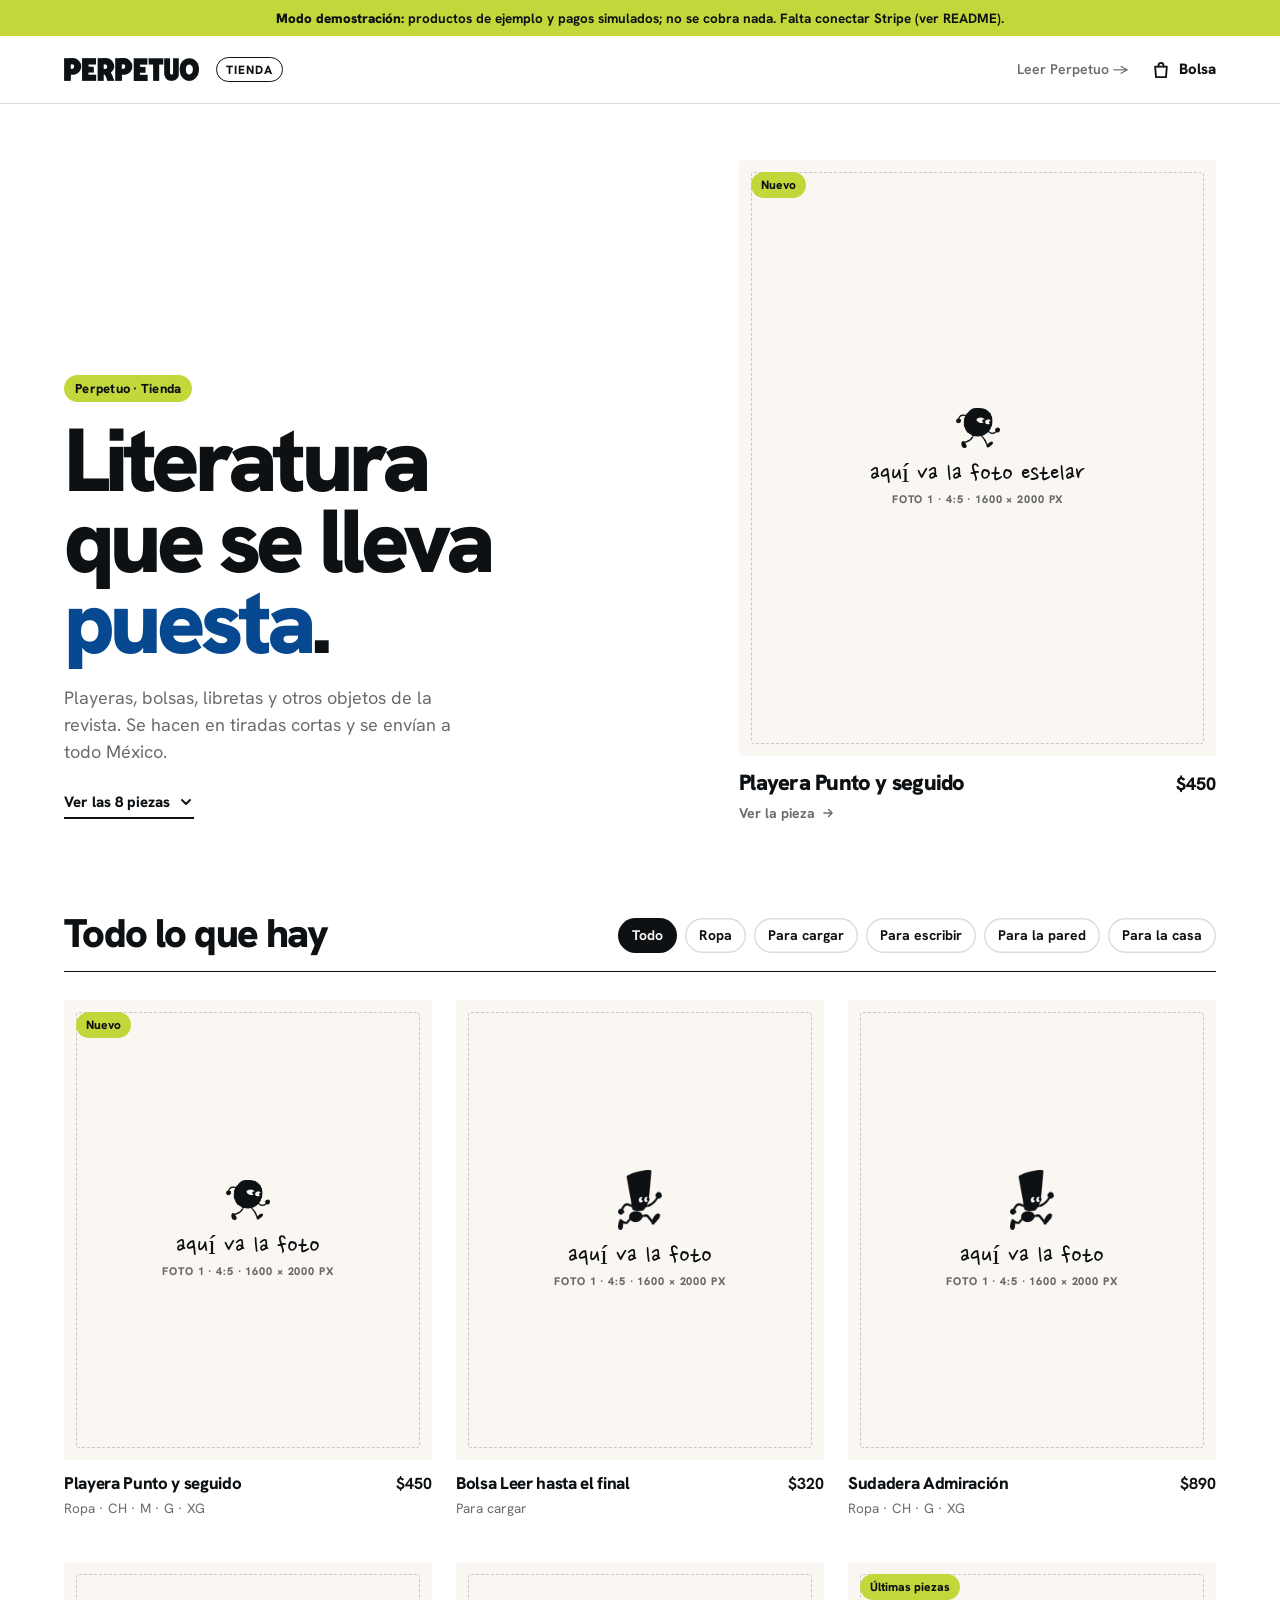
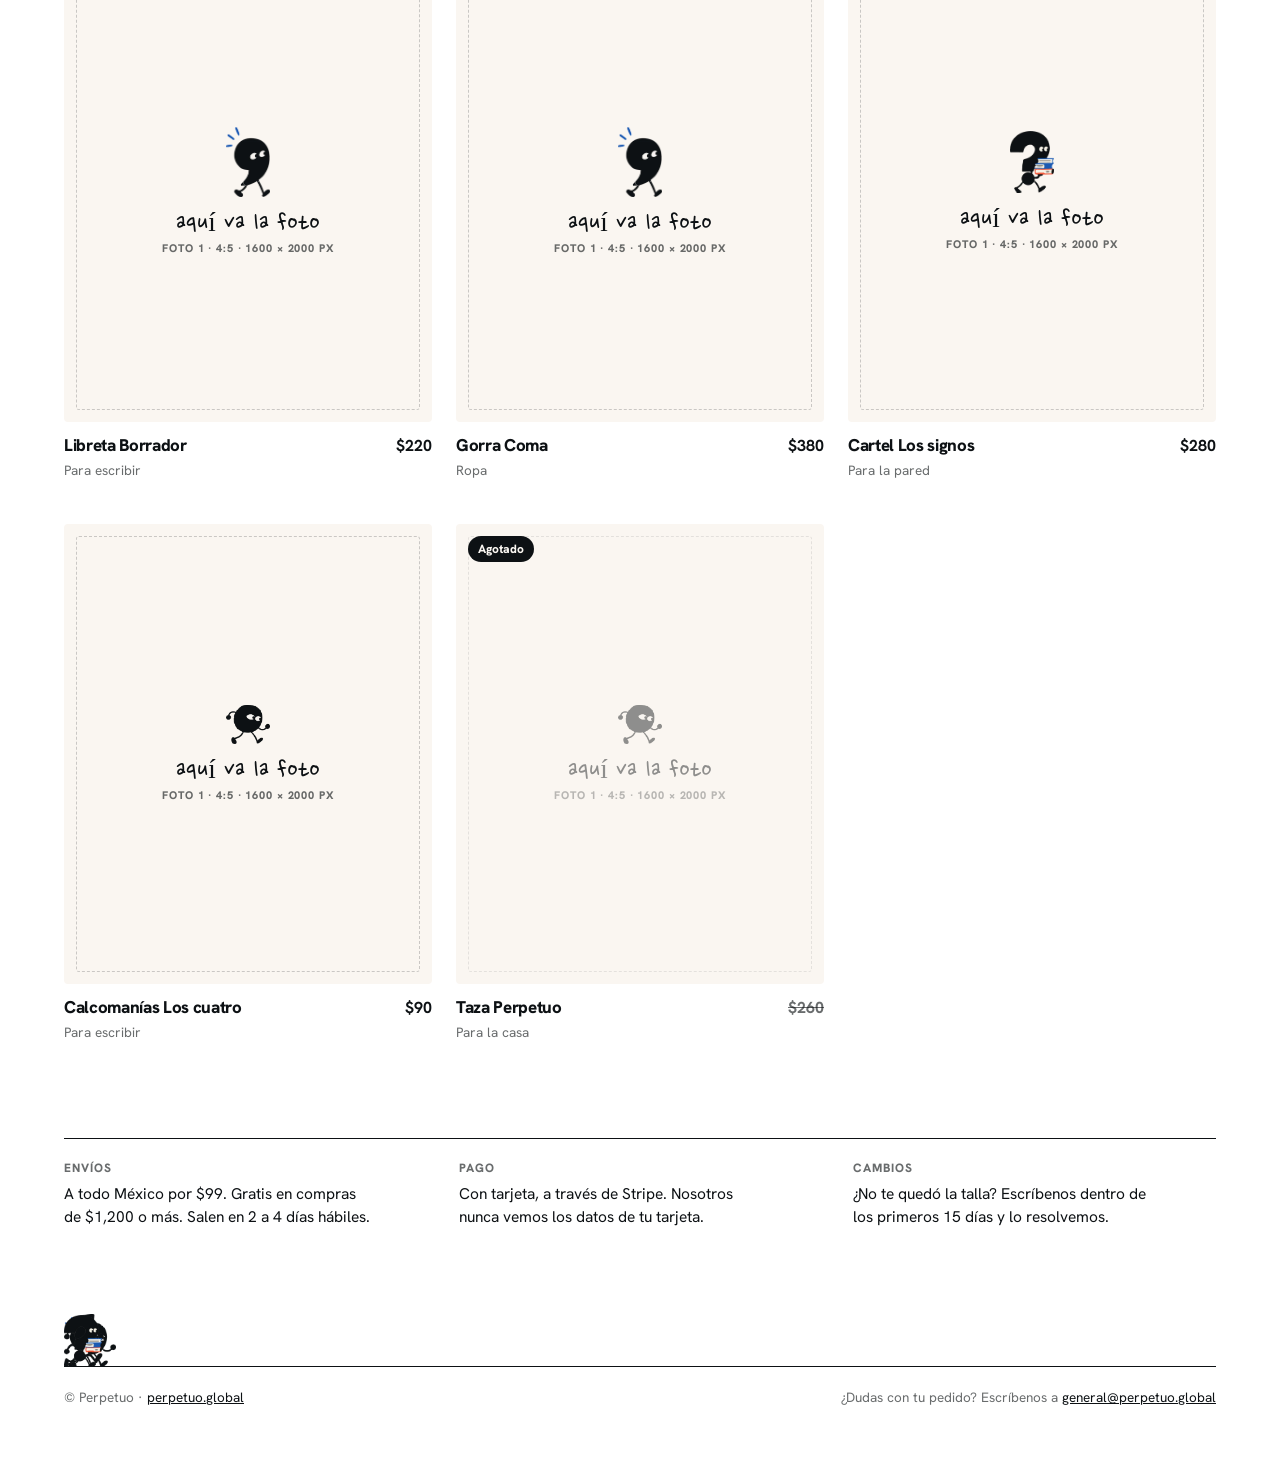
==== tienda/index.html @ b276cfb1 "Primer plano de la tienda de Perpetuo Sitio estático en tienda/, sobre el molde de eventos pero en b" ====
<!DOCTYPE html>
<html lang="es">
<head>
<meta charset="utf-8">
<meta name="viewport" content="width=device-width, initial-scale=1, viewport-fit=cover">
<title>Tienda · Perpetuo</title>
<meta name="description" content="Playeras, bolsas, libretas y otros objetos de Perpetuo, revista literaria digital. Tiradas cortas, con envío a todo México.">
<meta property="og:title" content="Tienda · Perpetuo">
<meta property="og:description" content="Playeras, bolsas, libretas y otros objetos de Perpetuo. Tiradas cortas, con envío a todo México.">
<meta property="og:url" content="https://tienda.perpetuo.global">
<meta name="theme-color" content="#ffffff">
<link rel="preconnect" href="https://fonts.googleapis.com">
<link rel="preconnect" href="https://fonts.gstatic.com" crossorigin>
<link href="https://fonts.googleapis.com/css2?family=Hanken+Grotesk:ital,wght@0,400;0,500;0,600;0,700;0,800;0,900;1,400&family=Nanum+Pen+Script&display=swap" rel="stylesheet">
<link rel="stylesheet" href="assets/comun.css">
<style>
html{ scroll-behavior:smooth; }
.sitio{ max-width:1200px; margin:0 auto; padding:0 24px 56px; }
@media (max-width:560px){ .sitio{ padding:0 16px 44px; } }

/* ---------------- CABEZA ---------------- */
.top{ position:sticky; top:0; z-index:20; background:rgba(255,255,255,.92); -webkit-backdrop-filter:blur(10px); backdrop-filter:blur(10px); border-bottom:1px solid var(--linea); }
.top-in{ max-width:1200px; margin:0 auto; padding:14px 24px; display:flex; justify-content:space-between; align-items:center; gap:16px; }
.marca{ display:flex; align-items:center; gap:12px; text-decoration:none; }
.marca .logo{ width:140px; }
.marca small{ font-size:12px; font-weight:800; letter-spacing:.08em; text-transform:uppercase; padding:3px 9px 2px; border:1.5px solid var(--tinta); border-radius:999px; }
.top nav{ display:flex; align-items:center; gap:22px; }
.top a.site{ font-size:14px; font-weight:600; text-decoration:none; color:var(--gris); }
.top a.site:hover{ color:var(--tinta); }
.abrir-bolsa{ appearance:none; border:0; background:none; cursor:pointer; display:inline-flex; align-items:center; gap:8px; font-weight:800; font-size:15px; padding:8px 0; }
.abrir-bolsa svg{ width:20px; height:20px; }
.abrir-bolsa .n{ min-width:22px; height:22px; padding:0 6px; border-radius:999px; background:var(--lima); display:inline-grid; place-items:center; font-size:12.5px; font-weight:900; font-variant-numeric:tabular-nums; }
.abrir-bolsa .n.salta{ animation:salta .4s var(--ease-spring); }
@keyframes salta{ 40%{ transform:translateY(-4px) scale(1.15); } }
@media (max-width:560px){ .top-in{ padding:12px 16px; } .marca .logo{ width:112px; } .top a.site{ display:none; } }

#vista{ outline:none; }
#vista.entra > *{ animation:entra .55s var(--ease-out) both; }
@keyframes entra{ from{ opacity:0; transform:translateY(18px); } to{ opacity:1; transform:none; } }

/* ---------------- MARCO DE FOTO (4:5) ---------------- */
/* Todas las fotos de producto viven en un .marco. Sin foto, se pinta un hueco rotulado. */
.marco{ position:relative; display:block; aspect-ratio:4/5; background:var(--papel); border-radius:4px; overflow:hidden; }
.marco img{ position:absolute; inset:0; width:100%; height:100%; object-fit:cover; display:block; }
.hueco{ position:absolute; inset:0; display:flex; flex-direction:column; align-items:center; justify-content:center; gap:4px; padding:20px; text-align:center; color:var(--gris); }
.hueco::before{ content:""; position:absolute; inset:12px; border:1.5px dashed rgba(13,17,20,.2); border-radius:3px; }
.hueco .sig{ width:44px; margin-bottom:8px; }
.hueco b{ font-family:var(--mano); font-weight:400; font-size:27px; line-height:1; color:var(--tinta); }
.hueco small{ font-size:11px; font-weight:800; letter-spacing:.08em; text-transform:uppercase; }
.mini .hueco{ padding:0; }
.mini .hueco::before{ inset:5px; }
.mini .hueco > *{ display:none; }
.mini .hueco::after{ content:attr(data-n); font-weight:900; font-size:15px; color:var(--gris); }
.etq{ position:absolute; top:12px; left:12px; z-index:2; background:var(--lima); color:var(--tinta); font-weight:800; font-size:12px; padding:4px 10px; border-radius:999px; }
.etq.fin{ background:var(--tinta); color:var(--papel); }

/* ---------------- PORTADA ---------------- */
.arranque{ display:grid; grid-template-columns:minmax(0,1fr) minmax(0,.78fr); gap:64px; align-items:end; padding:56px 0 0; }
@media (max-width:860px){ .arranque{ grid-template-columns:1fr; gap:30px; padding:32px 0 0; } }
.kicker{ display:inline-block; font-size:13px; font-weight:800; letter-spacing:.02em; padding:4px 11px; border-radius:999px; background:var(--lima); }
.titular{ margin:18px 0 0; font-size:clamp(46px,7vw,92px); line-height:.9; font-weight:900; letter-spacing:-.055em; }
.titular .l{ display:block; overflow:hidden; padding-bottom:.08em; margin-bottom:-.08em; }
.titular .l > span{ display:inline-block; animation:sube .9s var(--ease-out) both; animation-delay:calc(var(--i) * 90ms + 80ms); }
.titular em{ font-style:normal; color:var(--azul); }
@keyframes sube{ from{ transform:translateY(105%) rotate(3deg); } to{ transform:none; } }
.intro .lead{ margin:22px 0 0; font-size:18px; line-height:1.5; max-width:42ch; color:var(--gris); animation:entra .8s .35s var(--ease-out) both; }
.intro .saltar{ display:inline-flex; align-items:center; gap:8px; margin:26px 0 6px; font-weight:800; font-size:15px; text-decoration:none; border-bottom:2px solid var(--tinta); padding-bottom:3px; animation:entra .8s .5s var(--ease-out) both; }
.intro .saltar svg{ width:16px; height:16px; }
@media (max-width:860px){ .intro .lead{ font-size:16.5px; margin-top:14px; } .intro .saltar{ display:none; } }

/* la pieza destacada, junto al titular */
.destacado{ display:block; text-decoration:none; animation:entra .9s .2s var(--ease-out) both; }
.destacado .marco img, .pieza .marco img{ transition:transform 1.2s var(--ease-out), opacity .35s; }
.destacado:hover .marco img{ transform:scale(1.03); }
.d-info{ display:flex; align-items:baseline; justify-content:space-between; gap:16px; margin-top:14px; }
.d-info h2{ margin:0; font-size:22px; font-weight:900; letter-spacing:-.035em; line-height:1.1; }
.d-info .precio{ font-size:18px; font-weight:800; white-space:nowrap; }
.d-ver{ display:inline-flex; align-items:center; gap:6px; margin-top:6px; font-size:14px; font-weight:700; color:var(--gris); transition:gap .3s var(--ease-out), color .2s; }
.d-ver svg{ width:14px; height:14px; }
.destacado:hover .d-ver{ gap:10px; color:var(--tinta); }

/* ---------------- REJILLA ---------------- */
.lista{ padding-top:88px; scroll-margin-top:60px; }
@media (max-width:860px){ .lista{ padding-top:56px; } }
.lista-head{ display:flex; align-items:flex-end; justify-content:space-between; flex-wrap:wrap; gap:16px 24px; padding-bottom:18px; margin-bottom:28px; border-bottom:1.5px solid var(--tinta); }
.lista-head h2{ margin:0; font-size:clamp(28px,4vw,40px); font-weight:900; letter-spacing:-.04em; line-height:1; }
.chips{ display:flex; flex-wrap:wrap; gap:8px; }
.chip{ appearance:none; border:0; cursor:pointer; font-weight:700; font-size:14px; padding:7px 14px; border-radius:999px; background:transparent; box-shadow:inset 0 0 0 1.5px var(--linea); transition:background-color .2s, color .2s, box-shadow .2s; }
.chip:hover{ box-shadow:inset 0 0 0 1.5px var(--tinta); }
.chip[aria-pressed="true"]{ background:var(--tinta); color:var(--papel); box-shadow:none; }
.rejilla{ list-style:none; margin:0; padding:0; display:grid; grid-template-columns:repeat(3,minmax(0,1fr)); gap:44px 24px; }
@media (max-width:860px){ .rejilla{ grid-template-columns:repeat(2,minmax(0,1fr)); gap:28px 14px; } }

.reveal{ opacity:0; transform:translateY(24px); transition:opacity .7s var(--ease-out), transform .7s var(--ease-out); transition-delay:calc(var(--i,0) * 70ms); }
.reveal.visto{ opacity:1; transform:none; }

.pieza a{ display:block; text-decoration:none; }
.pieza .marco img.otra{ opacity:0; }
.pieza a:hover .marco img.otra{ opacity:1; }
.pieza a:hover .marco img{ transform:scale(1.03); }
.p-info{ display:flex; align-items:baseline; justify-content:space-between; gap:12px; margin-top:12px; }
.p-info h3{ margin:0; font-size:17px; font-weight:800; letter-spacing:-.02em; line-height:1.2; }
.p-info .precio{ font-size:16px; font-weight:700; white-space:nowrap; }
.p-cat{ display:block; margin-top:2px; font-size:13.5px; color:var(--gris); }
.pieza.agotado .marco > :not(.etq){ opacity:.45; }
.pieza.agotado .precio{ text-decoration:line-through; color:var(--gris); }
@media (max-width:560px){ .p-info{ flex-direction:column; gap:2px; } .p-info h3{ font-size:15.5px; } .hueco b{ font-size:22px; } .hueco small{ font-size:9.5px; } }

.vacio{ grid-column:1 / -1; background:var(--papel); border-radius:4px; padding:56px 28px; text-align:center; }
.vacio .bicho{ width:70px; margin:0 auto 14px; }
.vacio h3{ margin:0; font-size:26px; font-weight:900; letter-spacing:-.03em; }
.vacio p{ margin:8px auto 0; max-width:40ch; color:var(--gris); }
.esqueleto{ aspect-ratio:4/5; border-radius:4px; background:linear-gradient(100deg, var(--papel) 30%, var(--papel-2) 50%, var(--papel) 70%) 0 0/300% 100%; animation:brillo 1.4s linear infinite; }
@keyframes brillo{ to{ background-position:-150% 0; } }

/* cómo funciona: tres notas al pie de la rejilla */
.notas{ display:grid; grid-template-columns:repeat(3,minmax(0,1fr)); gap:0 32px; margin-top:96px; border-top:1.5px solid var(--tinta); }
.notas div{ padding:20px 0 0; }
.notas h3{ margin:0; font-size:12px; font-weight:800; letter-spacing:.08em; text-transform:uppercase; color:var(--gris); }
.notas p{ margin:6px 0 0; font-size:15.5px; line-height:1.45; max-width:34ch; }
@media (max-width:700px){ .notas{ grid-template-columns:1fr; margin-top:64px; } .notas div + div{ margin-top:18px; border-top:1px solid var(--linea); } }

/* desfile: los signos caminan sobre la línea del pie */
.desfile{ position:relative; height:66px; margin-top:72px; overflow:hidden; pointer-events:none; }
.caminante{ position:absolute; bottom:-2px; left:0; width:var(--w); animation:camina var(--dur) linear infinite; animation-delay:var(--dl); }
.caminante .bicho{ --t:.42s; }
@keyframes camina{ from{ transform:translateX(-120px); } to{ transform:translateX(min(100vw, 1240px)); } }

/* ---------------- DETALLE ---------------- */
.volver{ display:inline-flex; align-items:center; gap:8px; margin:30px 0 22px; font-weight:800; font-size:15px; text-decoration:none; color:var(--gris); }
.volver:hover{ color:var(--tinta); }
.volver svg{ width:16px; height:16px; transition:transform .25s var(--ease-out); }
.volver:hover svg{ transform:translateX(-4px); }
.det{ display:grid; grid-template-columns:minmax(0,1.1fr) minmax(0,.9fr); gap:64px; align-items:start; }
@media (max-width:900px){ .det{ grid-template-columns:1fr; gap:26px; } }
.miniaturas{ display:grid; grid-template-columns:repeat(5,minmax(0,1fr)); gap:10px; margin-top:10px; }
.mini{ appearance:none; border:0; padding:0; cursor:pointer; opacity:.6; transition:opacity .2s, box-shadow .2s; }
.mini:hover{ opacity:1; }
.mini[aria-pressed="true"]{ opacity:1; box-shadow:0 0 0 2px var(--fondo), 0 0 0 3.5px var(--tinta); }
.ficha{ position:sticky; top:86px; }
@media (max-width:900px){ .ficha{ position:static; } }
.ficha .cat{ font-size:13px; font-weight:800; letter-spacing:.06em; text-transform:uppercase; color:var(--azul); }
.ficha h1{ margin:8px 0 0; font-size:clamp(34px,4.4vw,52px); font-weight:900; letter-spacing:-.05em; line-height:.96; }
.ficha .precio{ display:block; margin-top:14px; font-size:26px; font-weight:800; letter-spacing:-.03em; }
.ficha .precio small{ font-size:13px; font-weight:800; letter-spacing:.03em; margin-left:4px; color:var(--gris); }
.desc{ margin-top:20px; font-size:17px; line-height:1.6; max-width:52ch; }
.desc p{ margin:0 0 .9em; }
.desc a{ color:var(--azul); font-weight:700; }
.opciones{ margin:26px 0 0; padding:22px 0 0; border:0; border-top:1px solid var(--linea); min-width:0; }
.opciones legend, .paso .lbl{ padding:0; font-size:14px; font-weight:800; }
.opciones legend{ float:left; width:100%; margin-bottom:10px; }
.tallas{ clear:both; display:flex; flex-wrap:wrap; gap:8px; }
.talla input{ position:absolute; opacity:0; pointer-events:none; }
.talla span{ display:grid; place-items:center; min-width:52px; height:46px; padding:0 14px; border-radius:999px; font-weight:800; font-size:15px; cursor:pointer;
  box-shadow:inset 0 0 0 1.5px var(--linea); transition:box-shadow .15s, background-color .15s, color .15s; }
.talla:hover span{ box-shadow:inset 0 0 0 1.5px var(--tinta); }
.talla input:checked + span{ background:var(--tinta); color:var(--papel); box-shadow:none; }
.talla input:focus-visible + span{ outline:3px solid var(--azul); outline-offset:3px; }
.talla input:disabled + span{ cursor:not-allowed; color:rgba(13,17,20,.35); text-decoration:line-through; box-shadow:inset 0 0 0 1.5px var(--linea); background:var(--papel); }
.opciones .msg{ clear:both; }
.opciones.bad .msg{ display:block; margin-top:10px; }
.quedan{ display:block; margin-top:10px; font-size:13.5px; font-weight:800; color:var(--rojo); min-height:1.4em; }
.paso{ display:flex; align-items:center; justify-content:space-between; margin:14px 0 18px; }
.stepper{ display:inline-flex; align-items:center; gap:2px; border-radius:999px; padding:3px; box-shadow:inset 0 0 0 1.5px var(--linea); }
.stepper button{ width:36px; height:36px; border:0; border-radius:50%; background:transparent; font-size:21px; font-weight:700; line-height:1; cursor:pointer; transition:background-color .15s, transform .15s var(--ease-out); }
.stepper button:hover:not(:disabled){ background:var(--papel-2); }
.stepper button:active:not(:disabled){ transform:scale(.88); }
.stepper button:disabled{ opacity:.3; cursor:default; }
.stepper output{ min-width:30px; text-align:center; font-weight:900; font-size:17px; font-variant-numeric:tabular-nums; }
.stepper.sm button{ width:28px; height:28px; font-size:17px; }
.stepper.sm output{ min-width:22px; font-size:14.5px; }
.ficha .btn{ width:100%; }
.fino{ display:flex; gap:8px; align-items:flex-start; margin:14px 0 0; font-size:13.5px; line-height:1.4; color:var(--gris); }
.fino svg{ width:15px; height:15px; flex:none; margin-top:1px; }
.mas{ margin-top:26px; border-top:1px solid var(--linea); }
.mas details{ border-bottom:1px solid var(--linea); }
.mas summary{ cursor:pointer; list-style:none; display:flex; justify-content:space-between; align-items:center; padding:15px 0; font-weight:800; font-size:15px; }
.mas summary::-webkit-details-marker{ display:none; }
.mas summary svg{ width:15px; height:15px; transition:transform .3s var(--ease-out); }
.mas details[open] summary svg{ transform:rotate(180deg); }
.mas .txt{ padding:0 0 16px; font-size:15px; line-height:1.55; color:var(--gris); max-width:52ch; }
.mas .txt p{ margin:0 0 .7em; }
.otras{ margin-top:96px; }
.otras h2{ margin:0 0 24px; padding-bottom:16px; border-bottom:1.5px solid var(--tinta); font-size:clamp(24px,3vw,32px); font-weight:900; letter-spacing:-.04em; }

/* ---------------- BOLSA (cajón lateral) ---------------- */
dialog.bolsa{ margin:0 0 0 auto; width:min(440px,100%); height:100dvh; max-height:none; max-width:none; border:0; padding:0; background:var(--fondo); color:var(--tinta); box-shadow:-30px 0 60px -30px rgba(13,17,20,.35); }
dialog.bolsa[open]{ display:flex; flex-direction:column; animation:cajon .45s var(--ease-out); }
dialog.bolsa::backdrop{ background:rgba(13,17,20,.38); animation:velo .3s both; }
@keyframes cajon{ from{ transform:translateX(100%); } }
@keyframes velo{ from{ opacity:0; } }
.bo-top{ display:flex; align-items:center; justify-content:space-between; padding:18px 22px; border-bottom:1px solid var(--linea); }
.bo-top h2{ margin:0; font-size:22px; font-weight:900; letter-spacing:-.035em; }
.bo-top h2 small{ font-size:14px; font-weight:700; color:var(--gris); letter-spacing:0; margin-left:6px; }
.cerrar{ appearance:none; border:0; background:none; cursor:pointer; width:38px; height:38px; border-radius:50%; display:grid; place-items:center; }
.cerrar:hover{ background:var(--papel-2); }
.cerrar svg{ width:18px; height:18px; }
.bo-cuerpo{ flex:1; overflow-y:auto; padding:6px 22px; }
.lineas{ list-style:none; margin:0; padding:0; }
.linea{ display:grid; grid-template-columns:72px 1fr auto; gap:14px; padding:16px 0; border-bottom:1px solid var(--linea); }
.linea b{ display:block; font-size:15.5px; font-weight:800; letter-spacing:-.015em; line-height:1.2; }
.linea b a{ text-decoration:none; }
.linea small{ display:block; margin:2px 0 10px; font-size:13.5px; color:var(--gris); }
.linea .der{ display:flex; flex-direction:column; align-items:flex-end; justify-content:space-between; }
.linea .der span{ font-weight:800; font-size:15px; font-variant-numeric:tabular-nums; }
.quitar{ appearance:none; border:0; background:none; padding:0; cursor:pointer; font-size:13px; font-weight:700; color:var(--gris); text-decoration:underline; text-underline-offset:3px; }
.quitar:hover{ color:var(--rojo); }
.bo-vacia{ text-align:center; padding:64px 10px; }
.bo-vacia .bicho{ width:60px; margin:0 auto 16px; }
.bo-vacia h3{ margin:0; font-size:22px; font-weight:900; letter-spacing:-.03em; }
.bo-vacia p{ margin:8px auto 22px; max-width:30ch; color:var(--gris); }
.bo-pie{ padding:18px 22px calc(22px + env(safe-area-inset-bottom)); border-top:1.5px solid var(--tinta); }
.gratis{ margin-bottom:16px; font-size:13.5px; font-weight:700; }
.gratis-barra{ height:4px; border-radius:99px; background:var(--papel-3); overflow:hidden; margin-top:7px; }
.gratis-barra i{ display:block; height:100%; width:calc(var(--p) * 100%); background:var(--tinta); border-radius:99px; transition:width .5s var(--ease-out); }
.gratis.ya .gratis-barra i{ background:var(--lima); }
.cuenta{ margin:0; display:grid; grid-template-columns:1fr auto; gap:6px 0; font-size:15px; }
.cuenta dt{ color:var(--gris); }
.cuenta dd{ margin:0; text-align:right; font-weight:700; font-variant-numeric:tabular-nums; }
.cuenta .tot{ padding-top:10px; margin-top:4px; border-top:1px solid var(--linea); font-size:17px; font-weight:800; color:var(--tinta); }
.cuenta dd.tot{ font-size:24px; font-weight:900; letter-spacing:-.04em; }
.bo-pie .btn{ width:100%; margin-top:16px; }
.senderr{ display:none; margin:14px 0 0; padding:11px 13px; border:1.5px solid var(--rojo); border-radius:3px; color:var(--rojo); font-weight:700; font-size:14px; }
.senderr.on{ display:block; animation:sacude .4s; }
@keyframes sacude{ 20%,60%{ transform:translateX(-5px); } 40%,80%{ transform:translateX(5px); } }

/* ---------------- PEDIDO (después de pagar) ---------------- */
.exito{ max-width:620px; margin:0 auto; padding:56px 0 0; text-align:center; }
.exito h1{ margin:26px 0 0; font-size:clamp(38px,6vw,64px); font-weight:900; letter-spacing:-.05em; line-height:.95; }
.exito h1 em{ font-style:normal; color:var(--azul); }
.exito .lead{ margin:16px auto 0; max-width:46ch; font-size:17.5px; color:var(--gris); }
.exito .lead b{ color:var(--tinta); }
.recibo{ margin-top:36px; text-align:left; border:1.5px solid var(--tinta); border-radius:6px; overflow:hidden; }
.r-cabeza{ display:flex; justify-content:space-between; align-items:center; gap:12px; padding:16px 22px; background:var(--tinta); color:var(--papel); }
.r-cabeza .logo{ width:96px; }
.r-cabeza span:last-child{ font-size:12px; font-weight:800; letter-spacing:.1em; text-transform:uppercase; }
.r-cuerpo{ padding:6px 22px 20px; }
.r-lineas{ list-style:none; margin:0; padding:0; }
.r-lineas li{ display:flex; justify-content:space-between; gap:16px; padding:13px 0; border-bottom:1px solid var(--linea); font-weight:700; }
.r-lineas small{ display:block; font-weight:500; font-size:13.5px; color:var(--gris); }
.r-lineas li > span:last-child{ font-variant-numeric:tabular-nums; white-space:nowrap; }
.r-cuerpo .cuenta{ margin-top:14px; }
.r-pie{ display:grid; grid-template-columns:auto 1fr; gap:6px 28px; padding:16px 22px 18px; border-top:2px dashed rgba(13,17,20,.22); }
.r-pie small{ display:block; font-size:11px; font-weight:800; letter-spacing:.1em; text-transform:uppercase; color:var(--gris); }
.r-pie b{ font-size:22px; font-weight:900; letter-spacing:.04em; color:var(--rojo); }
.r-pie p{ margin:0; font-weight:700; font-size:14.5px; line-height:1.35; }
@media (max-width:480px){ .r-pie{ grid-template-columns:1fr; gap:14px; } }
.exito .acts{ margin-top:30px; }
.exito .desfile-fijo{ display:inline-flex; align-items:flex-end; gap:16px; }
.desfile-fijo .bicho{ height:54px; width:auto; --t:.5s; }
.desfile-fijo .bicho:nth-child(2){ --d:-.2s; } .desfile-fijo .bicho:nth-child(3){ --d:-.45s; } .desfile-fijo .bicho:nth-child(4){ --d:-.1s; }
.esperando{ padding:90px 0 60px; text-align:center; }
.esperando .bicho{ width:84px; margin:0 auto 22px; animation:flota 1.6s ease-in-out infinite; }
.esperando h1{ margin:0; font-size:clamp(30px,5vw,44px); font-weight:900; letter-spacing:-.04em; }
.esperando p{ margin:12px auto 0; max-width:42ch; color:var(--gris); }

/* confeti de signos */
.confeti{ position:fixed; inset:0; pointer-events:none; z-index:60; overflow:hidden; }
.confeti span{ position:absolute; top:-60px; left:var(--x); font-weight:900; font-size:var(--s); color:var(--col); line-height:1;
  animation:cae var(--dur) var(--dl) cubic-bezier(.25,.4,.6,1) forwards; }
@keyframes cae{ to{ transform:translate(var(--dx), 112vh) rotate(var(--rot)); } }

.aviso-demo{ background:var(--lima); color:var(--tinta); text-align:center; font-size:13.5px; font-weight:700; padding:8px 16px; }
.aviso-demo b{ font-weight:900; }
footer{ padding-top:20px; border-top:1.5px solid var(--tinta); color:var(--gris); font-size:13.5px; display:flex; flex-wrap:wrap; gap:8px 24px; justify-content:space-between; }
footer a{ color:var(--tinta); }
</style>
</head>
<body>
<div class="aviso-demo" id="avisoDemo" hidden><b>Modo demostración:</b> productos de ejemplo y pagos simulados; no se cobra nada. Falta conectar Stripe (ver README).</div>
<header class="top"><div class="top-in">
  <a class="marca" href="#/" aria-label="Tienda de Perpetuo"><span class="logo" role="img" aria-label="Perpetuo"></span><small>Tienda</small></a>
  <nav>
    <a class="site" href="https://perpetuo.global" target="_blank" rel="noopener">Leer Perpetuo →</a>
    <button class="abrir-bolsa" id="abrirBolsa" type="button" aria-haspopup="dialog">
      <svg viewBox="0 0 24 24" fill="none" stroke="currentColor" stroke-width="2.2" stroke-linecap="round" stroke-linejoin="round" aria-hidden="true"><path d="M5 8h14l-1 12.5H6L5 8z"/><path d="M9 8V6.5a3 3 0 0 1 6 0V8"/></svg>
      Bolsa <span class="n" id="cuentaBolsa" hidden>0</span>
    </button>
  </nav>
</div></header>

<div class="sitio">
  <main id="vista" tabindex="-1" aria-live="polite"></main>
  <div class="desfile" id="desfile" aria-hidden="true"></div>
  <footer>
    <span>© Perpetuo · <a href="https://perpetuo.global">perpetuo.global</a></span>
    <span>¿Dudas con tu pedido? Escríbenos a <a href="mailto:general@perpetuo.global">general@perpetuo.global</a></span>
  </footer>
</div>

<dialog class="bolsa" id="bolsa" aria-labelledby="hBolsa"></dialog>
<div class="toast" id="toast" role="status"></div>

<script src="assets/comun.js"></script>
<script>
const ICO = {
  flecha: '<svg viewBox="0 0 24 24" fill="none" stroke="currentColor" stroke-width="2.6" stroke-linecap="round" stroke-linejoin="round" aria-hidden="true"><path d="M5 12h14M13 6l6 6-6 6"/></svg>',
  atras: '<svg viewBox="0 0 24 24" fill="none" stroke="currentColor" stroke-width="2.6" stroke-linecap="round" stroke-linejoin="round" aria-hidden="true"><path d="M19 12H5M11 6l-6 6 6 6"/></svg>',
  candado: '<svg viewBox="0 0 24 24" fill="none" stroke="currentColor" stroke-width="2.4" stroke-linecap="round" stroke-linejoin="round" aria-hidden="true"><rect x="4.5" y="10.5" width="15" height="10" rx="2"/><path d="M8 10.5V7.5a4 4 0 0 1 8 0v3"/></svg>',
  caja: '<svg viewBox="0 0 24 24" fill="none" stroke="currentColor" stroke-width="2.4" stroke-linecap="round" stroke-linejoin="round" aria-hidden="true"><path d="M3.5 8 12 3.5 20.5 8v8L12 20.5 3.5 16V8z"/><path d="M3.5 8 12 12.5 20.5 8M12 12.5v8"/></svg>',
  abajo: '<svg viewBox="0 0 24 24" fill="none" stroke="currentColor" stroke-width="2.8" stroke-linecap="round" stroke-linejoin="round" aria-hidden="true"><path d="M6 9l6 6 6-6"/></svg>',
  cruz: '<svg viewBox="0 0 24 24" fill="none" stroke="currentColor" stroke-width="2.6" stroke-linecap="round" aria-hidden="true"><path d="M6 6l12 12M18 6 6 18"/></svg>'
};

const vista = document.getElementById("vista");
const cajon = document.getElementById("bolsa");
const reducido = matchMedia("(prefers-reduced-motion: reduce)").matches;
let PRODUCTOS = null;                          // null = todavía cargando
let ENVIO = { costo: 99, gratisDesde: 1200 };  // lo confirma el backend
let filtro = "";                               // categoría elegida; "" = todo
let scrollLista = 0;

/* ---------------- datos ---------------- */
try { const c = JSON.parse(localStorage.getItem(CONFIG.CLAVE_CACHE) || "null"); if (c) { PRODUCTOS = c.productos; ENVIO = c.envio; } } catch (e) {}

async function cargarProductos() {
  try {
    const { productos, envio } = await api("productos");
    const nuevo = JSON.stringify({ productos, envio }), antes = JSON.stringify({ productos: PRODUCTOS, envio: ENVIO });
    PRODUCTOS = productos; ENVIO = envio;
    try { localStorage.setItem(CONFIG.CLAVE_CACHE, nuevo); } catch (e) {}
    if (nuevo !== antes && ruta().vista !== "pedido") pintar(false);
    pintarBolsa();
  } catch (e) {
    console.error(e);
    if (!PRODUCTOS) { PRODUCTOS = []; pintar(false); toast("No pudimos cargar la tienda. Recarga la página.", true); }
  }
}

const existencias = p => p.variantes.reduce((s, v) => s + v.disponibles, 0);
const agotado = p => existencias(p) === 0;
const conTallas = p => p.variantes.length > 1 || !!p.variantes[0].nombre;
const color = p => "c-" + (COLORES.includes(p.color) ? p.color : "azul");

/* Una foto de producto o, si todavía no existe, el hueco rotulado donde va. */
function foto(p, i, nota, clase) {
  const src = (p.imagenes || [])[i];
  if (src) return `<img${clase ? ` class="${clase}"` : ""} src="${esc(src)}" alt="" loading="lazy">`;
  if (clase) return "";
  return `<span class="hueco" data-n="${i + 1}"><span class="sig"><span data-b="${esc(p.signo)}"></span></span><b>${nota || "aquí va la foto"}</b><small>Foto ${i + 1} · 4:5 · 1600 × 2000 px</small></span>`;
}
function etiqueta(p) {
  if (agotado(p)) return '<span class="etq fin">Agotado</span>';
  return p.etiqueta ? `<span class="etq">${esc(p.etiqueta)}</span>` : "";
}

/* ---------------- bolsa ---------------- */
const Bolsa = {
  leer() { try { return JSON.parse(localStorage.getItem(CONFIG.CLAVE_BOLSA)) || []; } catch (e) { return []; } },
  guardar(l) { try { localStorage.setItem(CONFIG.CLAVE_BOLSA, JSON.stringify(l)); } catch (e) {} pintarBolsa(); },
  agregar(id, variante, n) {
    const l = this.leer(), x = l.find(i => i.id === id && i.variante === variante);
    x ? x.cantidad += n : l.push({ id, variante, cantidad: n });
    this.guardar(l);
  },
  poner(id, variante, n) { this.guardar(this.leer().map(i => i.id === id && i.variante === variante ? { ...i, cantidad: n } : i).filter(i => i.cantidad > 0)); },
  vaciar() { this.guardar([]); },
  // cada renglón con su producto y su tope; con el catálogo cargado, lo que ya no existe o se agotó sale de la bolsa
  lineas() {
    const l = this.leer();
    if (!PRODUCTOS) return [];
    const vivas = [];
    l.forEach(i => {
      const p = PRODUCTOS.find(x => x.id === i.id), v = p && p.variantes.find(x => x.nombre === i.variante);
      const max = v ? Math.min(v.disponibles, CONFIG.MAX_POR_ARTICULO) : 0;
      if (max > 0) vivas.push({ ...i, cantidad: Math.min(i.cantidad, max), p, max });
    });
    const limpia = vivas.map(({ id, variante, cantidad }) => ({ id, variante, cantidad }));
    if (JSON.stringify(limpia) !== JSON.stringify(l)) try { localStorage.setItem(CONFIG.CLAVE_BOLSA, JSON.stringify(limpia)); } catch (e) {}
    return vivas;
  }
};

function pintarBolsa() {
  const ls = Bolsa.lineas();
  const piezas = ls.reduce((s, i) => s + i.cantidad, 0), sub = ls.reduce((s, i) => s + i.p.precio * i.cantidad, 0);
  const envio = sub >= ENVIO.gratisDesde ? 0 : ENVIO.costo, falta = ENVIO.gratisDesde - sub;
  const n = document.getElementById("cuentaBolsa");
  if (n.textContent !== String(piezas)) { n.textContent = piezas; n.classList.remove("salta"); void n.offsetWidth; n.classList.add("salta"); }
  n.hidden = !piezas;
  document.getElementById("abrirBolsa").setAttribute("aria-label", piezas ? `Bolsa: ${piezas} ${piezas === 1 ? "pieza" : "piezas"}` : "Bolsa vacía");

  cajon.innerHTML = `
  <div class="bo-top"><h2 id="hBolsa">Tu bolsa${piezas ? `<small>${piezas} ${piezas === 1 ? "pieza" : "piezas"}</small>` : ""}</h2>
    <button class="cerrar" type="button" data-cerrar aria-label="Cerrar la bolsa">${ICO.cruz}</button></div>
  <div class="bo-cuerpo">${ls.length ? `<ul class="lineas">${ls.map(i => `
    <li class="linea" data-id="${esc(i.id)}" data-v="${esc(i.variante)}">
      <a class="marco mini" href="#/p/${encodeURIComponent(i.p.slug)}" data-cerrar tabindex="-1" aria-hidden="true">${foto(i.p, 0)}</a>
      <div><b><a href="#/p/${encodeURIComponent(i.p.slug)}" data-cerrar>${esc(i.p.nombre)}</a></b><small>${i.variante ? "Talla " + esc(i.variante) : esc(i.p.categoria)}</small>
        <div class="stepper sm" role="group" aria-label="Cantidad"><button type="button" data-d="-1" aria-label="Una menos">−</button><output>${i.cantidad}</output><button type="button" data-d="1" aria-label="Una más"${i.cantidad >= i.max ? " disabled" : ""}>+</button></div></div>
      <div class="der"><span>${dinero(i.p.precio * i.cantidad)}</span><button class="quitar" type="button" data-d="-99">Quitar</button></div>
    </li>`).join("")}</ul>`
    : `<div class="bo-vacia"><span data-b="coma"></span><h3>Tu bolsa está vacía.</h3><p>Lo que agregues se queda aquí guardado hasta que pagues.</p><a class="btn" href="#/" data-cerrar>Ver la tienda</a></div>`}</div>
  ${ls.length ? `<div class="bo-pie">
    <div class="gratis${falta <= 0 ? " ya" : ""}">${falta > 0 ? `Te faltan ${dinero(falta)} para el envío gratis.` : "Tu envío va por nuestra cuenta."}
      <div class="gratis-barra"><i style="--p:${Math.min(sub / ENVIO.gratisDesde, 1).toFixed(3)}"></i></div></div>
    <dl class="cuenta"><dt>Subtotal</dt><dd>${dinero(sub)}</dd><dt>Envío a todo México</dt><dd>${envio ? dinero(envio) : "Gratis"}</dd>
      <dt class="tot">Total</dt><dd class="tot">${dinero(sub + envio)} <small style="font-size:12px;letter-spacing:.03em;color:var(--gris)">MXN</small></dd></dl>
    <button class="btn" id="pagar" type="button">Pagar con tarjeta ${ICO.flecha}</button>
    <p class="fino">${ICO.candado}${CONFIG.API_URL ? "Pago seguro con Stripe. Ahí mismo nos das tu dirección de envío." : "Demostración: el pago se simula y no se cobra nada."}</p>
    <div class="senderr" id="senderr" role="alert"></div>
  </div>` : ""}`;
  pintarBichos(cajon);
}

document.getElementById("abrirBolsa").addEventListener("click", () => cajon.showModal());
cajon.addEventListener("click", ev => {
  if (ev.target === cajon || ev.target.closest("[data-cerrar]")) { cajon.close(); return; }
  const paso = ev.target.closest("[data-d]");
  if (paso) {
    const li = paso.closest(".linea"), actual = Bolsa.leer().find(i => i.id === li.dataset.id && i.variante === li.dataset.v);
    Bolsa.poner(li.dataset.id, li.dataset.v, Math.max(0, (actual ? actual.cantidad : 0) + Number(paso.dataset.d)));
    return;
  }
  if (ev.target.closest("#pagar")) pagar();
});

async function pagar() {
  const btn = document.getElementById("pagar"), original = btn.innerHTML;
  btn.disabled = true; btn.classList.add("espera");
  btn.innerHTML = '<span class="gira"></span>Te llevamos al pago…';
  try {
    const r = await api("pedido", { items: Bolsa.leer(), volver: location.origin + location.pathname });
    location.href = r.url; // a Stripe Checkout
  } catch (x) {
    if (["producto", "existencias"].includes(x.message)) await cargarProductos(); // repinta la bolsa ya ajustada
    else { btn.disabled = false; btn.classList.remove("espera"); btn.innerHTML = original; }
    const err = document.getElementById("senderr");
    if (err) { err.textContent = errorTexto(x); err.classList.add("on"); } else toast(errorTexto(x), true);
  }
}

/* ---------------- rutas ---------------- */
function ruta() {
  const h = decodeURIComponent(location.hash.replace(/^#\/?/, ""));
  if (h.startsWith("p/")) return { vista: "detalle", slug: h.slice(2) };
  if (h === "pedido") return { vista: "pedido" };
  return { vista: "lista" };
}

function pintar(animar = true) {
  const r = ruta();
  if (r.vista === "lista") vistaLista();
  else if (r.vista === "detalle") vistaDetalle(r.slug);
  else vistaPedido();
  pintarBichos(vista);
  observar();
  if (animar) { vista.classList.remove("entra"); void vista.offsetWidth; vista.classList.add("entra"); }
}

let rutaAnterior = ruta().vista;
window.addEventListener("hashchange", () => {
  const r = ruta();
  if (rutaAnterior === "lista") scrollLista = scrollY;
  const cambiar = () => { pintar(); window.scrollTo({ top: r.vista === "lista" ? scrollLista : 0, behavior: "instant" }); };
  if (document.startViewTransition && !reducido) document.startViewTransition(cambiar); else cambiar();
  rutaAnterior = r.vista;
});

/* aparición al hacer scroll */
const io = "IntersectionObserver" in window ? new IntersectionObserver(es => es.forEach(e => {
  if (e.isIntersecting) { e.target.classList.add("visto"); io.unobserve(e.target); }
}), { rootMargin: "0px 0px -6% 0px" }) : null;
function observar() { vista.querySelectorAll(".reveal:not(.visto)").forEach(el => io ? io.observe(el) : el.classList.add("visto")); }

/* ---------------- LISTA ---------------- */
function tarjeta(p, i) {
  const tallas = conTallas(p) ? p.variantes.filter(v => v.disponibles > 0).map(v => v.nombre).join(" · ") : "";
  return `
  <li class="pieza reveal${agotado(p) ? " agotado" : ""}" style="--i:${i % 3}">
    <a href="#/p/${encodeURIComponent(p.slug)}">
      <span class="marco">${foto(p, 0)}${foto(p, 1, "", "otra")}${etiqueta(p)}</span>
      <span class="p-info"><h3>${esc(p.nombre)}</h3><span class="precio">${dinero(p.precio)}</span></span>
      <span class="p-cat">${esc(p.categoria)}${tallas ? " · " + esc(tallas) : ""}</span>
    </a>
  </li>`;
}

function pintarRejilla() {
  const lista = (PRODUCTOS || []).filter(p => !filtro || p.categoria === filtro);
  document.getElementById("rejilla").innerHTML = PRODUCTOS === null
    ? Array.from({ length: 6 }, () => '<li class="esqueleto"></li>').join("")
    : lista.length ? lista.map(tarjeta).join("")
    : `<li class="vacio"><span data-b="interrogacion"></span><h3>Estamos cosiendo lo que sigue.</h3>
       <p>Por ahora no hay piezas a la venta. Suscríbete a <a href="https://perpetuo.global">Perpetuo</a> y te avisamos antes que a nadie.</p></li>`;
  vista.querySelectorAll(".chip").forEach(c => c.setAttribute("aria-pressed", String(c.dataset.c === filtro)));
  pintarBichos(vista);
  observar();
}

function vistaLista() {
  document.title = "Tienda · Perpetuo";
  const todos = PRODUCTOS || [];
  const cats = [...new Set(todos.map(p => p.categoria).filter(Boolean))];
  if (!cats.includes(filtro)) filtro = "";
  const estrella = todos.find(p => p.destacado && !agotado(p)) || todos.find(p => !agotado(p));
  const lineas = ["Literatura", "que se lleva", "<em>puesta</em>."];

  vista.innerHTML = `
  <section class="arranque">
    <div class="intro">
      <span class="kicker">Perpetuo · Tienda</span>
      <h1 class="titular">${lineas.map((l, i) => `<span class="l"><span style="--i:${i}">${l}</span></span>`).join("")}</h1>
      <p class="lead">Playeras, bolsas, libretas y otros objetos de la revista. Se hacen en tiradas cortas y se envían a todo México.</p>
      ${todos.length > 1 ? `<a class="saltar" href="#todo" onclick="event.preventDefault();document.getElementById('todo').scrollIntoView({behavior:'smooth'})">Ver las ${todos.length} piezas ${ICO.abajo}</a>` : ""}
    </div>
    ${PRODUCTOS === null ? '<div class="esqueleto"></div>' : estrella ? `
    <a class="destacado" href="#/p/${encodeURIComponent(estrella.slug)}">
      <span class="marco">${foto(estrella, 0, "aquí va la foto estelar")}${etiqueta(estrella) || '<span class="etq">Lo nuevo</span>'}</span>
      <span class="d-info"><h2>${esc(estrella.nombre)}</h2><span class="precio">${dinero(estrella.precio)}</span></span>
      <span class="d-ver">Ver la pieza ${ICO.flecha}</span>
    </a>` : ""}
  </section>

  <section class="lista" id="todo" aria-labelledby="hTodo">
    <div class="lista-head"><h2 id="hTodo">Todo lo que hay</h2>
      ${cats.length > 1 ? `<div class="chips" role="group" aria-label="Filtrar por tipo"><button class="chip" type="button" data-c="">Todo</button>${cats.map(c => `<button class="chip" type="button" data-c="${esc(c)}">${esc(c)}</button>`).join("")}</div>` : ""}</div>
    <ul class="rejilla" id="rejilla"></ul>
  </section>

  <section class="notas" aria-label="Cómo funciona">
    <div><h3>Envíos</h3><p>A todo México por ${dinero(ENVIO.costo)}. Gratis en compras de ${dinero(ENVIO.gratisDesde)} o más. Salen en 2 a 4 días hábiles.</p></div>
    <div><h3>Pago</h3><p>Con tarjeta, a través de Stripe. Nosotros nunca vemos los datos de tu tarjeta.</p></div>
    <div><h3>Cambios</h3><p>¿No te quedó la talla? Escríbenos dentro de los primeros 15 días y lo resolvemos.</p></div>
  </section>`;
  vista.querySelectorAll(".chip").forEach(c => c.addEventListener("click", () => { filtro = c.dataset.c; pintarRejilla(); }));
  pintarRejilla();
}

/* ---------------- DETALLE ---------------- */
const NOTAS = ["de frente", "el detalle", "en uso", "por atrás", "el empaque"];

function vistaDetalle(slug) {
  if (PRODUCTOS === null) { vista.innerHTML = '<div class="esperando"><span data-b="coma"></span><h1>Cargando…</h1></div>'; return; }
  const p = PRODUCTOS.find(x => x.slug === slug);
  if (!p) {
    document.title = "Pieza no encontrada · Perpetuo";
    vista.innerHTML = `<a class="volver" href="#/">${ICO.atras} Toda la tienda</a>
      <div class="vacio"><span data-b="interrogacion"></span><h3>No encontramos esa pieza.</h3><p>Quizá cambió de nombre o ya no está a la venta.</p>
      <p style="margin-top:20px"><a class="btn" href="#/">Ver la tienda</a></p></div>`;
    return;
  }
  document.title = p.nombre + " · Tienda Perpetuo";
  // sin fotos todavía se muestran los cuatro huecos recomendados; con fotos, solo las que haya (hasta 5)
  const fotos = (p.imagenes || []).length ? p.imagenes.slice(0, 5).map((_, i) => i) : [0, 1, 2, 3];
  const tallas = conTallas(p), fuera = agotado(p);
  const otras = PRODUCTOS.filter(x => x.id !== p.id && !agotado(x)).sort((a, b) => (b.categoria === p.categoria) - (a.categoria === p.categoria)).slice(0, 3);

  vista.innerHTML = `
  <a class="volver" href="#/">${ICO.atras} Toda la tienda</a>
  <article class="det ${color(p)}">
    <div class="galeria">
      <div class="marco" id="principal">${foto(p, 0, NOTAS[0])}${etiqueta(p)}</div>
      ${fotos.length > 1 ? `<div class="miniaturas">${fotos.map(i => `<button class="marco mini" type="button" data-i="${i}" aria-label="Foto ${i + 1}" aria-pressed="${i === 0}">${foto(p, i)}</button>`).join("")}</div>` : ""}
    </div>
    <form class="ficha" id="agregar" novalidate>
      <span class="cat">${esc(p.categoria)}</span>
      <h1>${esc(p.nombre)}</h1>
      <b class="precio">${dinero(p.precio)}<small>MXN</small></b>
      <div class="desc">${formato(p.descripcion || p.resumen)}</div>
      ${tallas ? `<fieldset class="opciones" id="opciones"><legend>Talla</legend>
        <div class="tallas">${p.variantes.map(v => `<label class="talla"><input type="radio" name="variante" value="${esc(v.nombre)}"${v.disponibles ? "" : " disabled"}><span>${esc(v.nombre)}${v.disponibles ? "" : '<span class="sr"> (agotada)</span>'}</span></label>`).join("")}</div>
        <span class="msg">Elige tu talla.</span><span class="quedan" id="quedan" aria-live="polite"></span></fieldset>`
        : `<div class="opciones"><span class="quedan" id="quedan">${!fuera && existencias(p) <= 5 ? (existencias(p) === 1 ? "¡Queda 1!" : "Quedan " + existencias(p)) : ""}</span></div>`}
      ${fuera ? "" : `<div class="paso"><span class="lbl" id="lCant">Cantidad</span>
        <div class="stepper" role="group" aria-labelledby="lCant"><button type="button" data-d="-1" aria-label="Una menos">−</button><output id="cant" aria-live="polite">1</output><button type="button" data-d="1" aria-label="Una más">+</button></div></div>`}
      <button class="btn" id="btnAgregar" type="submit"${fuera ? " disabled" : ""}>${fuera ? "Agotado" : "Agregar a la bolsa " + ICO.flecha}</button>
      <p class="fino">${ICO.caja}Envío a todo México por ${dinero(ENVIO.costo)}; gratis desde ${dinero(ENVIO.gratisDesde)}. Sale en 2 a 4 días hábiles.</p>
      <div class="mas">
        ${p.detalles ? `<details open><summary>Detalles y cuidado ${ICO.abajo}</summary><div class="txt">${formato(p.detalles)}</div></details>` : ""}
        <details><summary>Envíos y cambios ${ICO.abajo}</summary><div class="txt"><p>Enviamos por paquetería a cualquier parte de México. Te mandamos la guía de rastreo por correo en cuanto sale tu paquete.</p>
          <p>Si la talla no te quedó o algo llegó mal, escríbenos a <a href="mailto:general@perpetuo.global">general@perpetuo.global</a> dentro de los primeros 15 días.</p></div></details>
      </div>
    </form>
  </article>
  ${otras.length ? `<section class="otras" aria-labelledby="hOtras"><h2 id="hOtras">También hay</h2><ul class="rejilla">${otras.map(tarjeta).join("")}</ul></section>` : ""}`;
  activarDetalle(p);
}

function activarDetalle(p) {
  const f = document.getElementById("agregar"), principal = document.getElementById("principal");
  vista.querySelectorAll(".mini").forEach(m => m.addEventListener("click", () => {
    const i = Number(m.dataset.i);
    principal.innerHTML = foto(p, i, NOTAS[i]) + etiqueta(p);
    pintarBichos(principal);
    vista.querySelectorAll(".mini").forEach(x => x.setAttribute("aria-pressed", String(x === m)));
  }));
  const out = document.getElementById("cant");
  if (!out) return; // agotado
  const [menos, mas] = f.querySelectorAll(".stepper button"), quedan = document.getElementById("quedan"), ops = document.getElementById("opciones");
  let n = 1;
  // tope: lo disponible de la talla elegida, menos lo que ya está en la bolsa
  const variante = () => conTallas(p) ? (f.variante.value || null) : p.variantes[0].nombre;
  const tope = () => {
    const v = p.variantes.find(x => x.nombre === variante());
    if (!v) return CONFIG.MAX_POR_ARTICULO;
    const enBolsa = (Bolsa.leer().find(i => i.id === p.id && i.variante === v.nombre) || {}).cantidad || 0;
    return Math.max(Math.min(v.disponibles, CONFIG.MAX_POR_ARTICULO) - enBolsa, 0);
  };
  const ajustar = () => {
    const max = tope();
    n = Math.max(1, Math.min(n, max));
    out.textContent = n; menos.disabled = n <= 1; mas.disabled = n >= max;
  };
  f.querySelectorAll(".stepper button").forEach(b => b.addEventListener("click", () => { n += Number(b.dataset.d); ajustar(); }));
  f.addEventListener("change", ev => {
    if (ev.target.name !== "variante") return;
    ops.classList.remove("bad");
    const v = p.variantes.find(x => x.nombre === ev.target.value);
    quedan.textContent = v.disponibles <= 3 ? (v.disponibles === 1 ? "¡Queda 1 en esta talla!" : `Quedan ${v.disponibles} en esta talla`) : "";
    ajustar();
  });
  ajustar();

  f.addEventListener("submit", ev => {
    ev.preventDefault();
    const v = variante();
    if (v === null) { ops.classList.add("bad"); f.querySelector(".talla input:not(:disabled)").focus(); return; }
    if (tope() < 1) { toast("Ya tienes en tu bolsa todas las que quedan.", true); return; }
    Bolsa.agregar(p.id, v, n);
    n = 1; ajustar();
    cajon.showModal();
  });
}

/* ---------------- PEDIDO ---------------- */
const CLAVE_PEDIDO = "perpetuo-tienda-pedido";
function guardarPedido(o) { try { sessionStorage.setItem(CLAVE_PEDIDO, JSON.stringify(o)); } catch (e) {} }
function leerPedido() { try { return JSON.parse(sessionStorage.getItem(CLAVE_PEDIDO) || "null"); } catch (e) { return null; } }

function vistaPedido(esperando) {
  if (esperando) {
    document.title = "Confirmando tu pago · Perpetuo";
    vista.innerHTML = `<div class="esperando"><span data-b="punto"></span><h1>${esperando}</h1><p>No cierres esta ventana; tarda unos segundos.</p></div>`;
    return;
  }
  const o = leerPedido();
  if (!o) { location.replace("#/"); return; }
  const nombre = String(o.nombre || "").split(" ")[0];
  document.title = "¡Gracias! · Tienda Perpetuo";
  vista.innerHTML = `
  <section class="exito">
    <div class="desfile-fijo" aria-hidden="true"><span data-b="punto"></span><span data-b="coma"></span><span data-b="exclamacion"></span><span data-b="interrogacion"></span></div>
    <h1>¡Gracias${nombre ? `, <em>${esc(nombre)}</em>` : ""}!</h1>
    <p class="lead">Tu pedido ya está con nosotros. Te mandamos el recibo a <b>${esc(o.correo)}</b> y te escribiremos con la guía de rastreo en cuanto salga el paquete.</p>
    <div class="recibo">
      <div class="r-cabeza"><span class="logo" role="img" aria-label="Perpetuo"></span><span>Pedido pagado</span></div>
      <div class="r-cuerpo">
        <ul class="r-lineas">${o.items.map(i => `<li><span>${esc(i.nombre)}<small>${i.variante ? "Talla " + esc(i.variante) + " · " : ""}${i.cantidad} × ${dinero(i.precio)}</small></span><span>${dinero(i.precio * i.cantidad)}</span></li>`).join("")}</ul>
        <dl class="cuenta"><dt>Subtotal</dt><dd>${dinero(o.subtotal)}</dd><dt>Envío</dt><dd>${o.envio ? dinero(o.envio) : "Gratis"}</dd>
          <dt class="tot">Total</dt><dd class="tot">${dinero(o.total)} <small style="font-size:12px;letter-spacing:.03em;color:var(--gris)">MXN</small></dd></dl>
      </div>
      <div class="r-pie"><div><small>Folio</small><b>${esc(o.folio)}</b></div><div><small>Se envía a</small><p>${esc(o.nombre)}<br>${esc(o.direccion)}</p></div></div>
    </div>
    <p class="acts"><a class="btn btn--ghost" href="#/">${ICO.atras} Volver a la tienda</a></p>
  </section>`;
  confeti();
}

function confeti() {
  if (reducido) return;
  const c = document.createElement("div");
  c.className = "confeti"; c.setAttribute("aria-hidden", "true");
  const signos = ["¡", "!", "¿", "?", ".", ",", "·"], cols = ["var(--lima)", "var(--rojo)", "var(--azul)", "var(--tinta)"];
  c.innerHTML = Array.from({ length: 40 }, () => {
    const r = Math.random;
    return `<span style="--x:${(r() * 100).toFixed(1)}vw;--s:${(18 + r() * 34).toFixed(0)}px;--col:${cols[Math.floor(r() * 4)]};--dur:${(2.6 + r() * 2.4).toFixed(2)}s;--dl:${(.2 + r() * 1.2).toFixed(2)}s;--dx:${(r() * 160 - 80).toFixed(0)}px;--rot:${(r() * 720 - 360).toFixed(0)}deg">${signos[Math.floor(r() * signos.length)]}</span>`;
  }).join("");
  document.body.appendChild(c);
  setTimeout(() => c.remove(), 7000);
}

/* regreso de Stripe: ?pago=ok&session_id=cs_... | ?pago=cancelado */
async function regresoDePago() {
  const q = new URLSearchParams(location.search);
  const pago = q.get("pago");
  if (!pago) return false;
  if (pago === "cancelado") {
    history.replaceState(null, "", location.pathname + location.hash);
    setTimeout(() => toast("Cancelaste el pago. Tu bolsa sigue aquí; puedes intentarlo de nuevo."), 400);
    return false;
  }
  const sesion = q.get("session_id");
  history.replaceState(null, "", location.pathname + "#/pedido");
  rutaAnterior = "pedido";
  vistaPedido("Confirmando tu pago…"); pintarBichos(vista);
  for (let intento = 0; intento < 8; intento++) {
    try {
      const r = await api("confirmar", { session_id: sesion });
      if (r.pedido && r.estado === "pagado") { guardarPedido(r.pedido); Bolsa.vaciar(); pintar(); return true; }
    } catch (e) { console.error(e); }
    await new Promise(r => setTimeout(r, 2500));
  }
  vista.innerHTML = `<div class="esperando"><span data-b="interrogacion"></span><h1>Tu pago se está procesando</h1>
    <p>Cuando Stripe lo confirme te llegará el recibo por correo. Si en una hora no lo tienes, escríbenos a <a href="mailto:general@perpetuo.global">general@perpetuo.global</a>.</p>
    <p style="margin-top:24px"><a class="btn" href="#/">Volver a la tienda</a></p></div>`;
  pintarBichos(vista);
  return true;
}

/* ---------------- aviso ---------------- */
let tToast;
function toast(texto, mal) {
  const t = document.getElementById("toast");
  t.textContent = texto; t.classList.toggle("mal", !!mal); t.classList.add("on");
  clearTimeout(tToast); tToast = setTimeout(() => t.classList.remove("on"), 4200);
}

/* ---------------- arranque ---------------- */
if (!CONFIG.API_URL) document.getElementById("avisoDemo").hidden = false;
document.getElementById("desfile").innerHTML = [["punto", 52, 28, 0], ["coma", 32, 28, -7], ["exclamacion", 40, 28, -14], ["interrogacion", 38, 28, -21]]
  .map(([b, w, dur, dl]) => `<span class="caminante" style="--w:${w}px;--dur:${dur}s;--dl:${dl}s"><span data-b="${b}"></span></span>`).join("");
pintarBichos(document.getElementById("desfile"));
pintarBolsa();
regresoDePago().then(atendido => { if (!atendido) pintar(); cargarProductos(); });
</script>
</body>
</html>
---- tienda/assets/comun.css ----
/* Tienda · Perpetuo — base compartida (colores y tipografía del brandbook, sobre blanco) */
:root{
  --azul:#074990; --rojo:#e2543b; --lima:#C3D73A; --tinta:#0D1114; --papel:#FAF6F1;
  --papel-2:#F0E9DE; --papel-3:#E6DDCF; --gris:rgba(13,17,20,.62); --linea:rgba(13,17,20,.14);
  --fondo:#fff;
  --sans:"Hanken Grotesk","Helvetica Neue",Helvetica,Arial,sans-serif;
  --mano:"Nanum Pen Script","Bradley Hand",cursive;
  --ease-out:cubic-bezier(.16,1,.3,1);
  --ease-spring:cubic-bezier(.34,1.56,.64,1);
}
*,*::before,*::after{ box-sizing:border-box; }
html,body{ margin:0; }
body{
  background:var(--fondo); color:var(--tinta);
  font-family:var(--sans); font-size:16px; line-height:1.5;
  -webkit-font-smoothing:antialiased; overflow-x:hidden; min-height:100vh;
}
button,input,textarea,select{ font:inherit; color:inherit; }
:focus-visible{ outline:3px solid var(--azul); outline-offset:3px; }
.sr{ position:absolute!important; width:1px; height:1px; overflow:hidden; clip:rect(0 0 0 0); white-space:nowrap; }
a{ color:inherit; }
[hidden]{ display:none!important; }

.logo{ display:block; width:150px; aspect-ratio:900/153; background:currentColor;
  -webkit-mask:url("logo.webp") left center/contain no-repeat; mask:url("logo.webp") left center/contain no-repeat; }

/* colores de producto (tiñen la etiqueta y el recibo) */
.c-azul{ --c:var(--azul); --ct:var(--papel); }
.c-rojo{ --c:var(--rojo); --ct:var(--papel); }
.c-lima{ --c:var(--lima); --ct:var(--tinta); }
.c-tinta{ --c:var(--tinta); --ct:var(--papel); }

/* botones */
.btn{
  appearance:none; border:0; border-radius:999px; cursor:pointer; display:inline-flex; align-items:center; justify-content:center; gap:10px;
  font-weight:800; font-size:17px; letter-spacing:-.01em; padding:15px 28px; background:var(--tinta); color:var(--papel);
  transition:transform .18s var(--ease-out), background-color .2s, color .2s, opacity .2s; text-decoration:none; white-space:nowrap;
}
.btn:hover:not(:disabled){ transform:translateY(-2px); }
.btn:active:not(:disabled){ transform:translateY(1px); }
.btn:disabled{ opacity:.45; cursor:not-allowed; }
.btn.espera:disabled{ opacity:.6; cursor:progress; }
.btn--lima{ background:var(--lima); color:var(--tinta); }
.btn--red{ background:var(--rojo); color:var(--papel); }
.btn--ghost{ background:transparent; color:inherit; box-shadow:inset 0 0 0 1.5px currentColor; }
.btn--sm{ font-size:14px; padding:9px 16px; gap:7px; }
.btn svg{ width:18px; height:18px; flex:none; }
.btn--sm svg{ width:15px; height:15px; }
.btn .gira{ width:18px; height:18px; border-radius:50%; border:2.5px solid currentColor; border-right-color:transparent; animation:gira .7s linear infinite; }
@keyframes gira{ to{ transform:rotate(360deg); } }

/* campos */
.field{ display:block; margin-bottom:18px; min-width:0; }
.field > .lbl{ display:block; font-size:14px; font-weight:700; margin-bottom:6px; }
.field > .lbl small{ font-weight:500; opacity:.6; margin-left:4px; }
.input{
  display:block; width:100%; padding:13px 14px; border:1.5px solid var(--linea); border-radius:3px; background:#fff;
  font-size:16px; color:var(--tinta); transition:border-color .15s, box-shadow .15s;
}
textarea.input{ resize:vertical; min-height:120px; line-height:1.5; }
.input::placeholder{ color:rgba(13,17,20,.38); }
.input:focus{ outline:none; border-color:var(--azul); box-shadow:0 0 0 3px rgba(7,73,144,.15); }
.field.bad .input{ border-color:var(--rojo); }
.msg{ display:none; margin-top:6px; font-size:13.5px; font-weight:700; color:var(--rojo); }
.field.bad .msg{ display:block; }

/* muñecos: cuerpo + brazos y piernas sueltos que giran sobre su articulación */
.bicho{ display:block; position:relative; width:100%; --t:.7s; }
.bicho img{ position:absolute; inset:0; width:100%; height:100%; }
.bicho .c{ animation:bob calc(var(--t) / 2) var(--d,0s) ease-in-out infinite alternate; }
.bicho .p{ transform-origin:var(--ox) var(--oy); animation:paso var(--t) var(--d,0s) ease-in-out infinite alternate; }
.bicho .p.b{ animation-direction:alternate-reverse; }
@keyframes paso{ from{ transform:rotate(calc(var(--a) * -1)); } to{ transform:rotate(var(--a)); } }
@keyframes bob{ from{ transform:translateY(0); } to{ transform:translateY(-2.5%); } }
@keyframes flota{ 0%,100%{ transform:translateY(0) rotate(0); } 50%{ transform:translateY(-10px) rotate(-4deg); } }

/* aviso flotante */
.toast{ position:fixed; left:50%; bottom:24px; z-index:90; transform:translate(-50%,calc(100% + 40px)); max-width:calc(100% - 32px); visibility:hidden;
  background:var(--tinta); color:var(--papel); padding:13px 20px; border-radius:999px; font-weight:700; font-size:15px;
  box-shadow:0 16px 32px -16px rgba(13,17,20,.45); transition:transform .45s var(--ease-spring), visibility 0s .45s; }
.toast.on{ transform:translate(-50%,0); visibility:visible; transition:transform .45s var(--ease-spring); }
.toast.mal{ background:var(--rojo); }

@media (prefers-reduced-motion: reduce){ html{ scroll-behavior:auto; } *,*::before,*::after{ transition:none!important; animation:none!important; } }
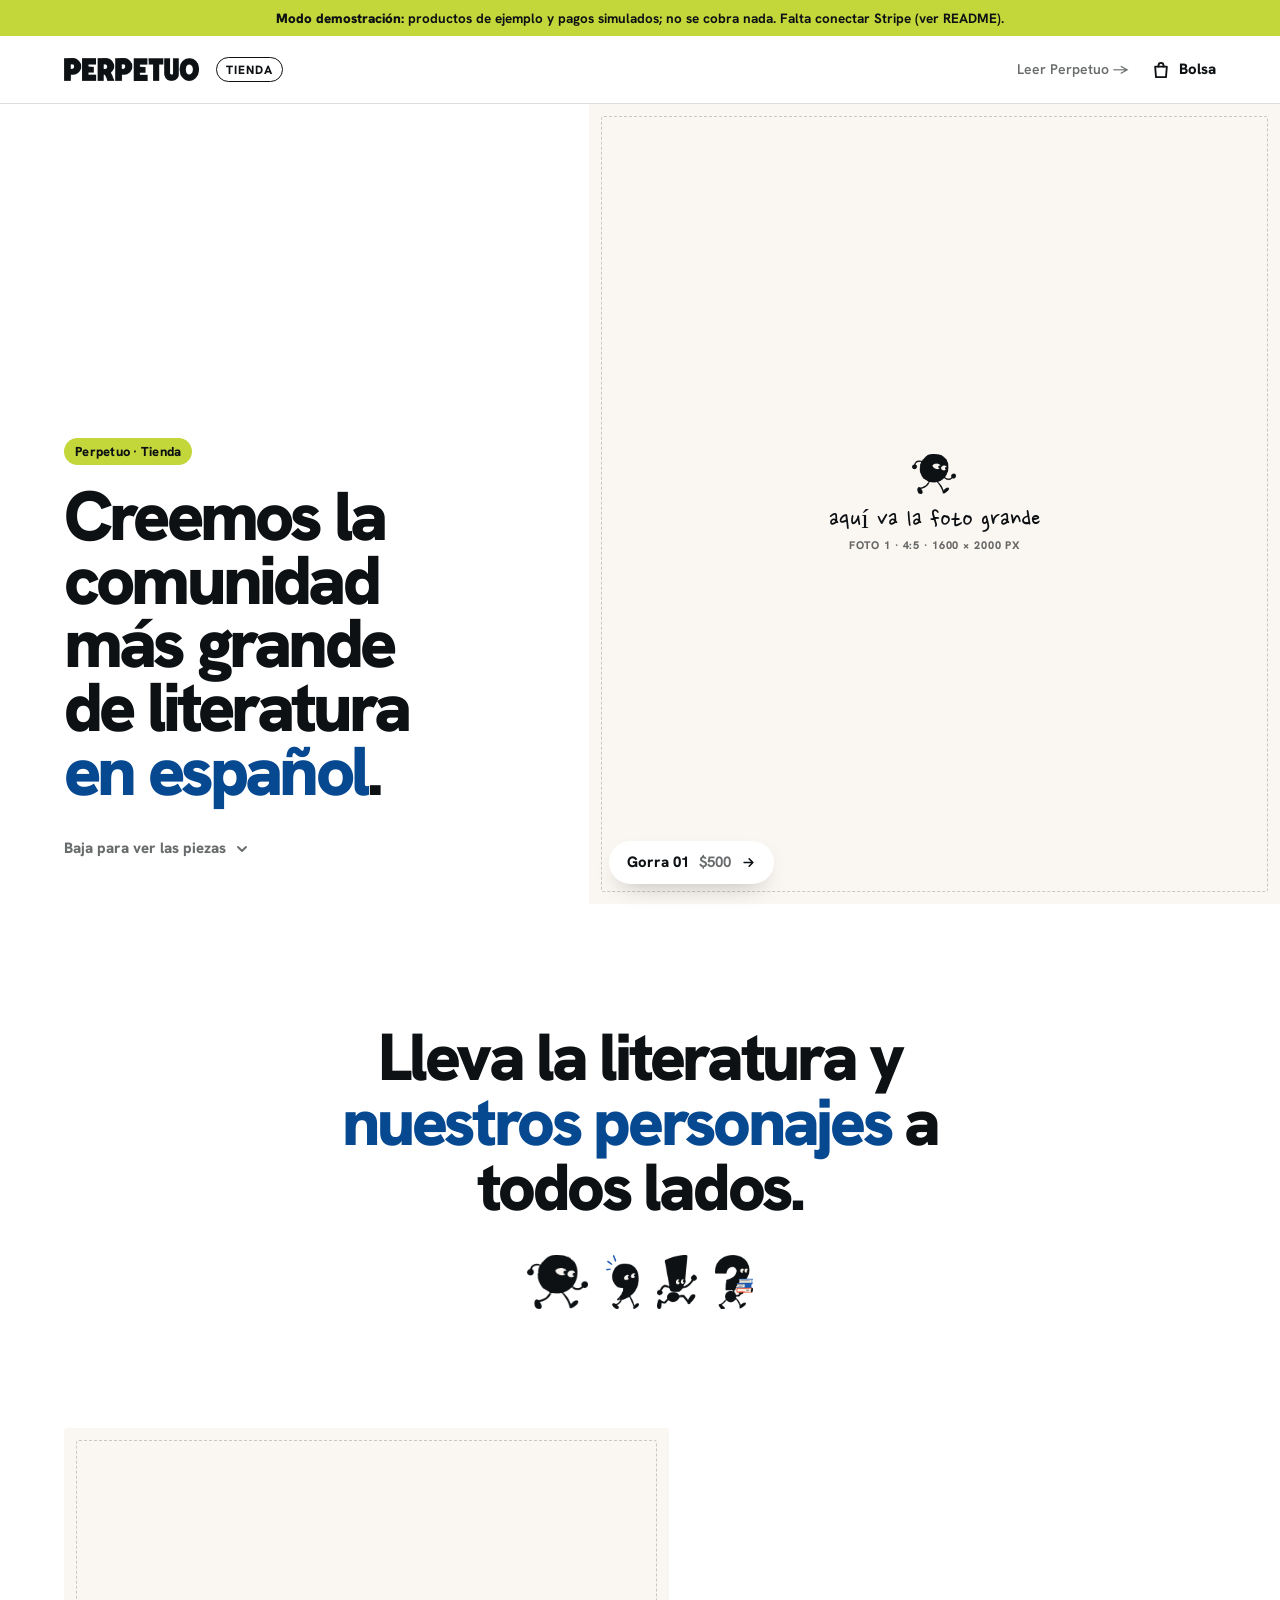
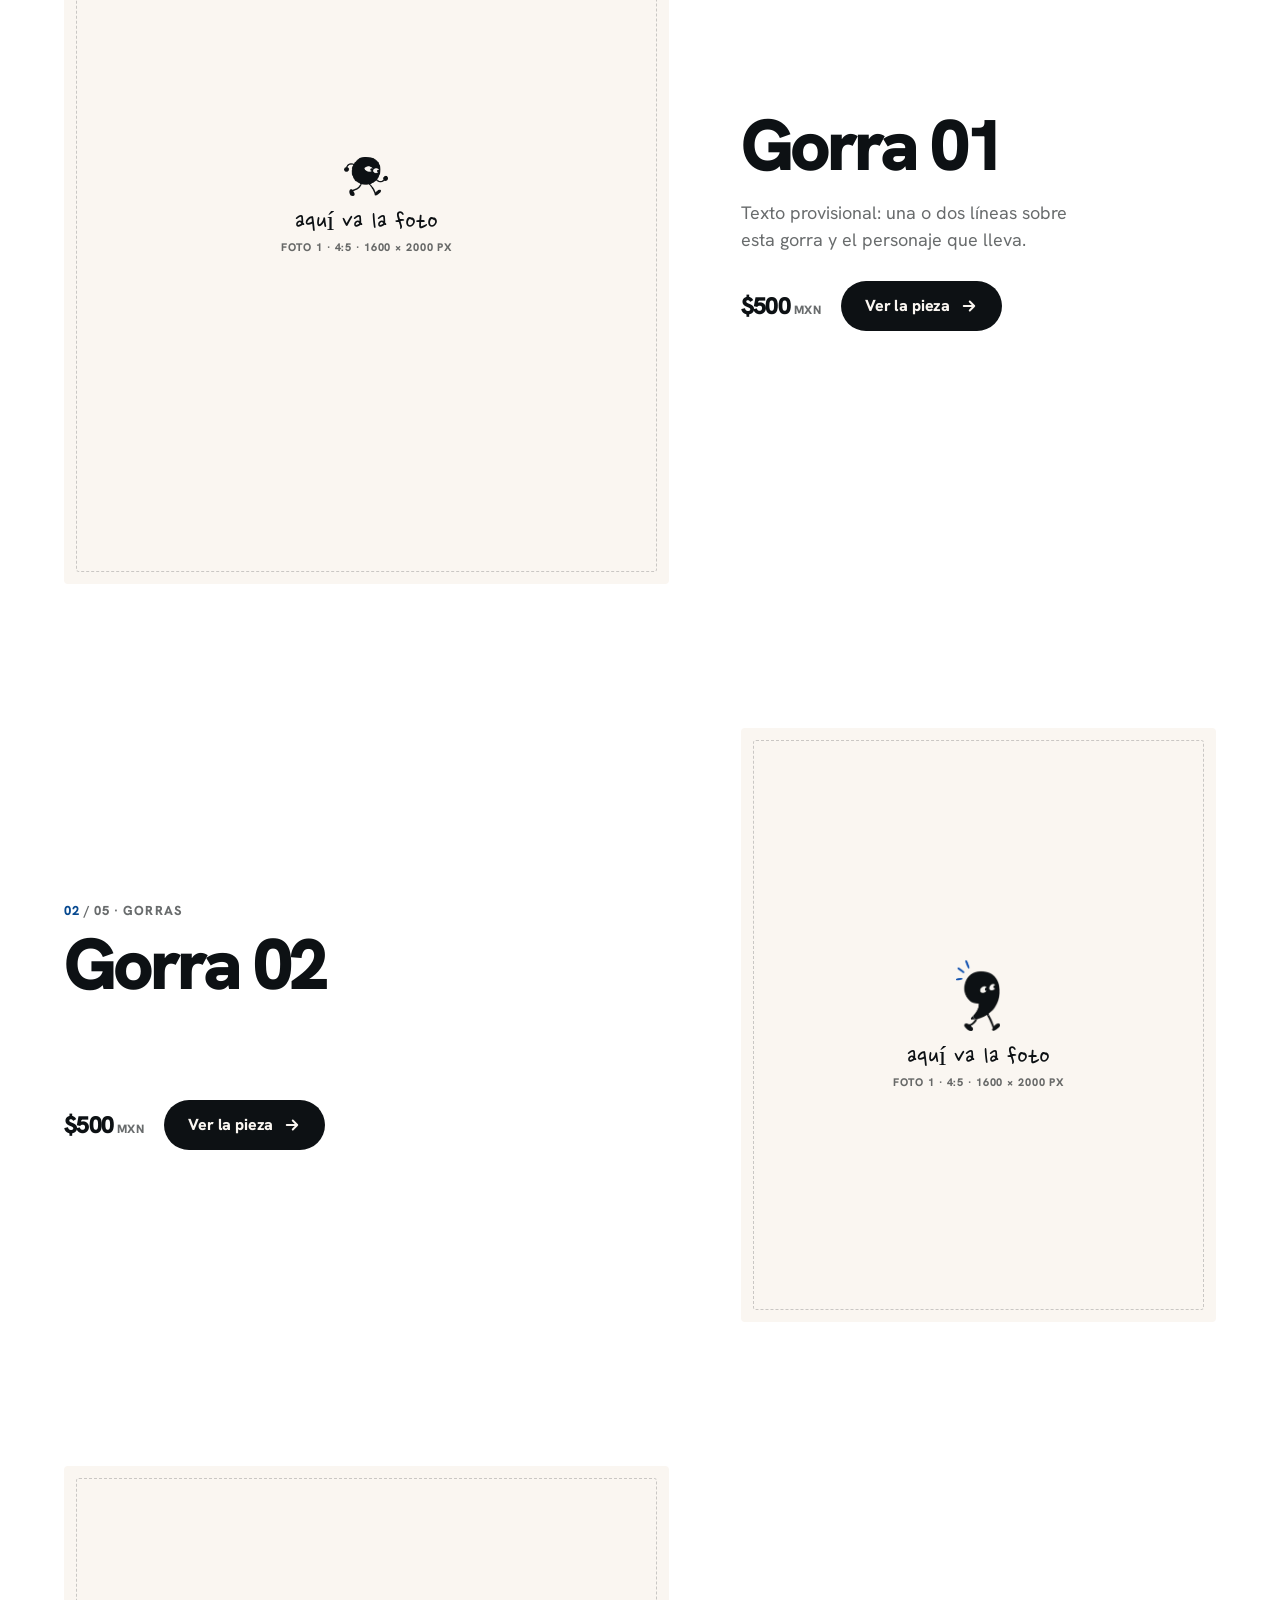
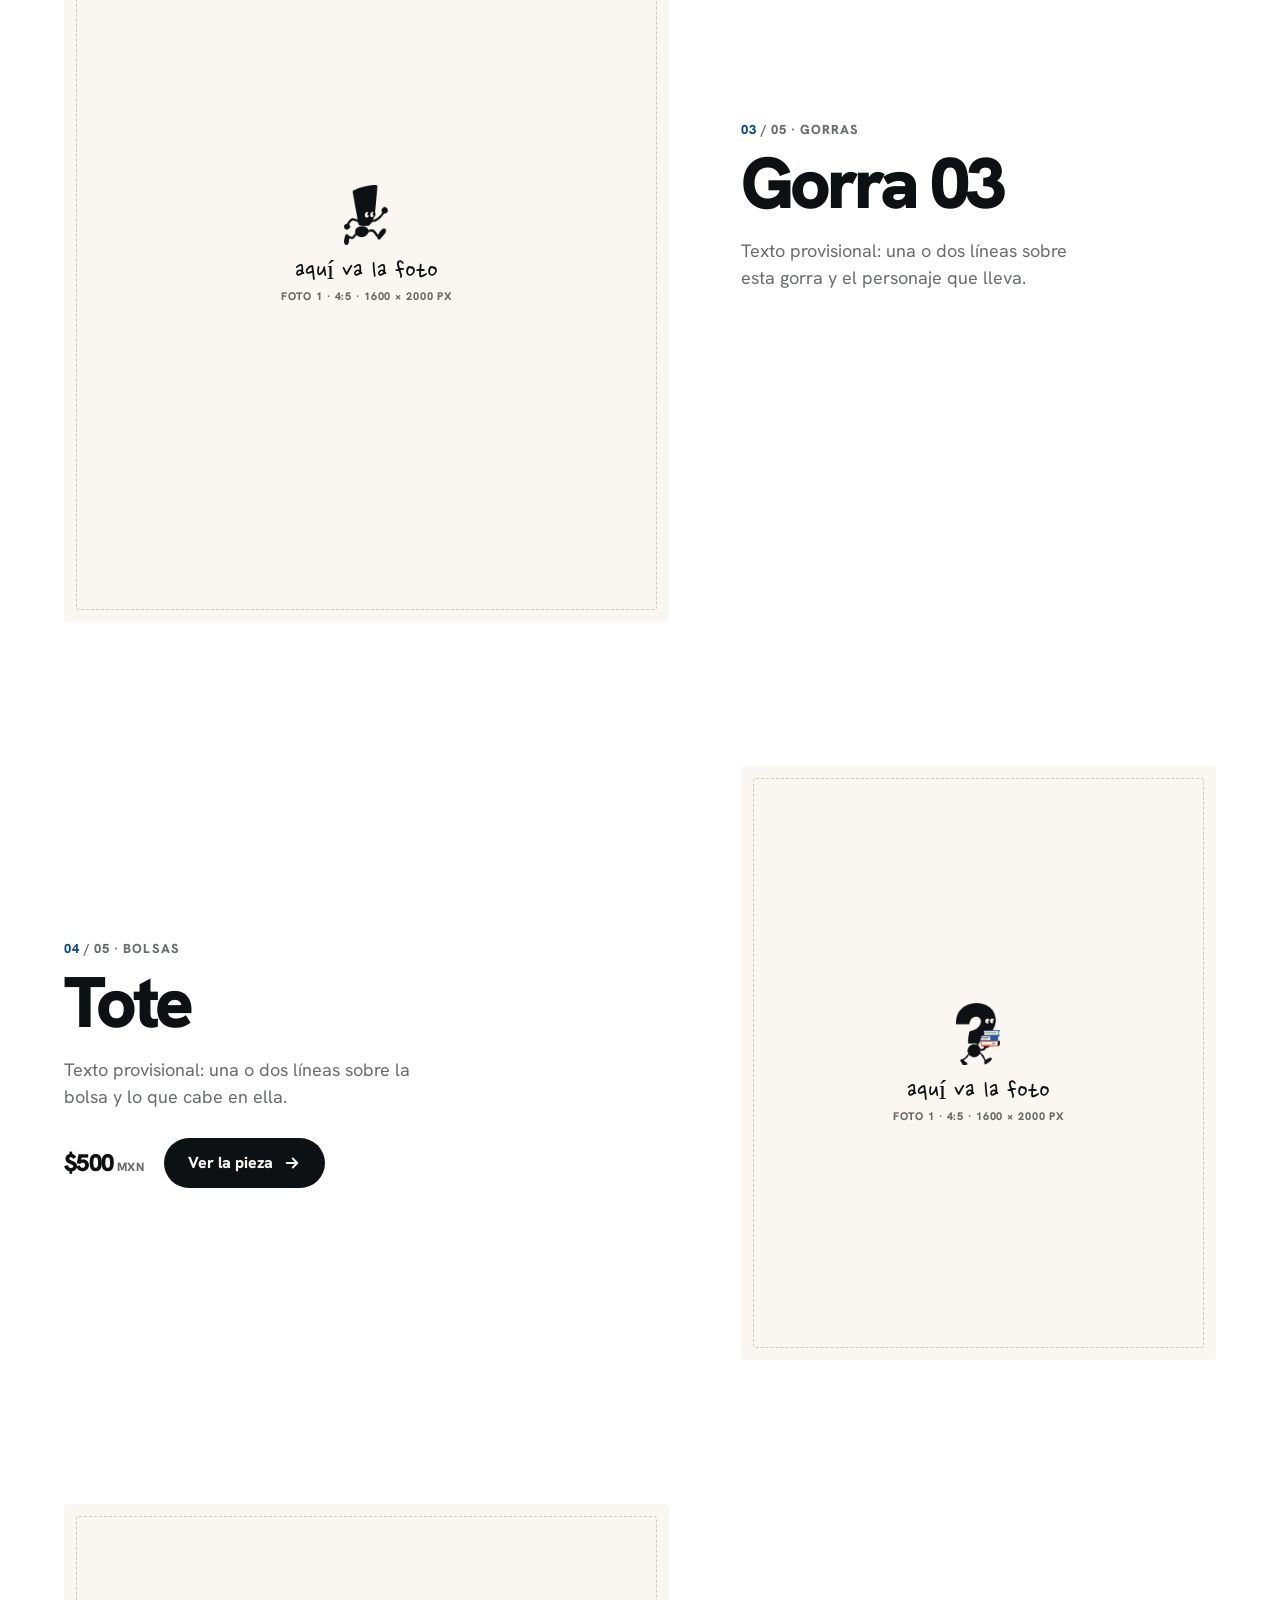
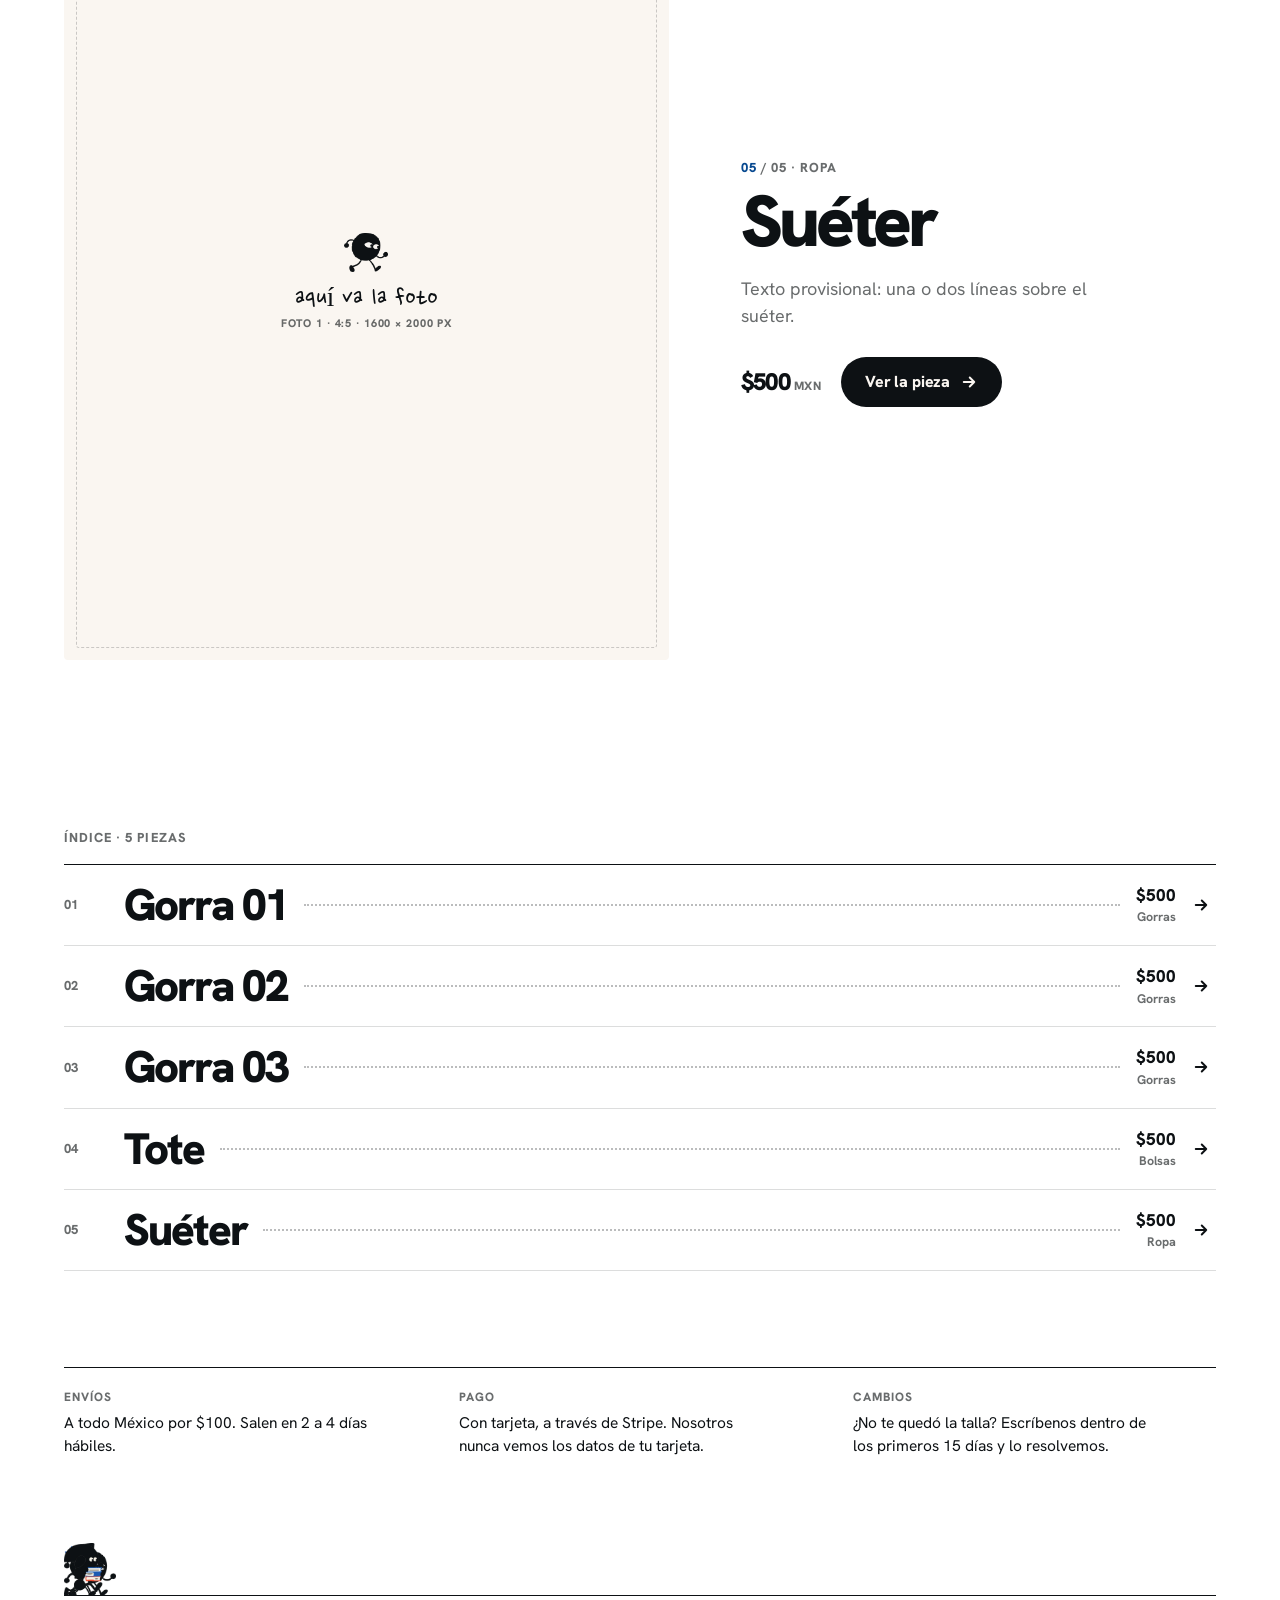
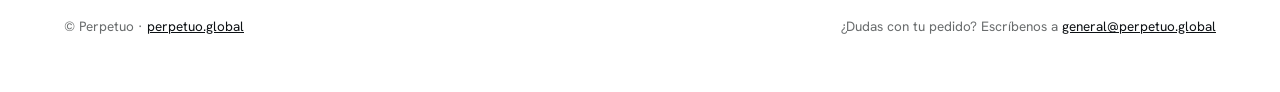
==== commit f16684e7: "Tienda: portada con foto grande, recorrido por pieza e índice La portada abre con una foto a sangre " ====
--- a/tienda/index.html
+++ b/tienda/index.html
@@ -4,9 +4,9 @@
 <meta charset="utf-8">
 <meta name="viewport" content="width=device-width, initial-scale=1, viewport-fit=cover">
 <title>Tienda · Perpetuo</title>
-<meta name="description" content="Playeras, bolsas, libretas y otros objetos de Perpetuo, revista literaria digital. Tiradas cortas, con envío a todo México.">
+<meta name="description" content="Gorras, bolsas y ropa de Perpetuo, revista literaria digital. Lleva la literatura y nuestros personajes a todos lados.">
 <meta property="og:title" content="Tienda · Perpetuo">
-<meta property="og:description" content="Playeras, bolsas, libretas y otros objetos de Perpetuo. Tiradas cortas, con envío a todo México.">
+<meta property="og:description" content="Lleva la literatura y nuestros personajes a todos lados. Envíos a todo México.">
 <meta property="og:url" content="https://tienda.perpetuo.global">
 <meta name="theme-color" content="#ffffff">
 <link rel="preconnect" href="https://fonts.googleapis.com">
@@ -55,39 +55,88 @@
 .etq.fin{ background:var(--tinta); color:var(--papel); }
 
 /* ---------------- PORTADA ---------------- */
-.arranque{ display:grid; grid-template-columns:minmax(0,1fr) minmax(0,.78fr); gap:64px; align-items:end; padding:56px 0 0; }
-@media (max-width:860px){ .arranque{ grid-template-columns:1fr; gap:30px; padding:32px 0 0; } }
-.kicker{ display:inline-block; font-size:13px; font-weight:800; letter-spacing:.02em; padding:4px 11px; border-radius:999px; background:var(--lima); }
-.titular{ margin:18px 0 0; font-size:clamp(46px,7vw,92px); line-height:.9; font-weight:900; letter-spacing:-.055em; }
-.titular .l{ display:block; overflow:hidden; padding-bottom:.08em; margin-bottom:-.08em; }
-.titular .l > span{ display:inline-block; animation:sube .9s var(--ease-out) both; animation-delay:calc(var(--i) * 90ms + 80ms); }
+/* abre con una foto grande, a sangre, y el titular a un lado */
+.portada{ display:grid; grid-template-columns:minmax(0,.92fr) minmax(0,1.08fr); margin:0 calc(50% - 50vw); min-height:min(calc(100svh - 100px), 900px); }
+.po-texto{ display:flex; flex-direction:column; justify-content:flex-end; padding:48px 48px 44px max(24px, calc(50vw - 576px)); }
+.kicker{ align-self:flex-start; font-size:13px; font-weight:800; letter-spacing:.02em; padding:4px 11px; border-radius:999px; background:var(--lima); }
+.titular{ margin:20px 0 0; font-size:clamp(40px,5.4vw,84px); line-height:.92; font-weight:900; letter-spacing:-.055em; }
+.titular .l{ display:block; overflow:hidden; padding-bottom:.1em; margin-bottom:-.1em; }
+.titular .l > span{ display:inline-block; animation:sube .9s var(--ease-out) both; animation-delay:calc(var(--i) * 80ms + 80ms); }
 .titular em{ font-style:normal; color:var(--azul); }
 @keyframes sube{ from{ transform:translateY(105%) rotate(3deg); } to{ transform:none; } }
-.intro .lead{ margin:22px 0 0; font-size:18px; line-height:1.5; max-width:42ch; color:var(--gris); animation:entra .8s .35s var(--ease-out) both; }
-.intro .saltar{ display:inline-flex; align-items:center; gap:8px; margin:26px 0 6px; font-weight:800; font-size:15px; text-decoration:none; border-bottom:2px solid var(--tinta); padding-bottom:3px; animation:entra .8s .5s var(--ease-out) both; }
-.intro .saltar svg{ width:16px; height:16px; }
-@media (max-width:860px){ .intro .lead{ font-size:16.5px; margin-top:14px; } .intro .saltar{ display:none; } }
-
-/* la pieza destacada, junto al titular */
-.destacado{ display:block; text-decoration:none; animation:entra .9s .2s var(--ease-out) both; }
-.destacado .marco img, .pieza .marco img{ transition:transform 1.2s var(--ease-out), opacity .35s; }
-.destacado:hover .marco img{ transform:scale(1.03); }
-.d-info{ display:flex; align-items:baseline; justify-content:space-between; gap:16px; margin-top:14px; }
-.d-info h2{ margin:0; font-size:22px; font-weight:900; letter-spacing:-.035em; line-height:1.1; }
-.d-info .precio{ font-size:18px; font-weight:800; white-space:nowrap; }
-.d-ver{ display:inline-flex; align-items:center; gap:6px; margin-top:6px; font-size:14px; font-weight:700; color:var(--gris); transition:gap .3s var(--ease-out), color .2s; }
-.d-ver svg{ width:14px; height:14px; }
-.destacado:hover .d-ver{ gap:10px; color:var(--tinta); }
+.bajar{ align-self:flex-start; display:inline-flex; align-items:center; gap:8px; margin-top:34px; font-weight:800; font-size:15px; text-decoration:none; color:var(--gris); animation:entra .8s .6s var(--ease-out) both; }
+.bajar:hover{ color:var(--tinta); }
+.bajar svg{ width:16px; height:16px; animation:baja 1.6s ease-in-out infinite; }
+@keyframes baja{ 50%{ transform:translateY(4px); } }
+.po-foto{ position:relative; display:block; text-decoration:none; animation:entra .9s .1s var(--ease-out) both; }
+.po-foto .marco{ aspect-ratio:auto; height:100%; min-height:420px; border-radius:0; }
+.po-foto .marco img{ transition:transform 1.4s var(--ease-out); }
+.po-foto:hover .marco img{ transform:scale(1.03); }
+.po-pie{ position:absolute; left:20px; bottom:20px; z-index:2; display:inline-flex; align-items:center; gap:10px; background:var(--fondo); border-radius:999px; padding:10px 18px; font-weight:800; font-size:15px;
+  box-shadow:0 10px 24px -12px rgba(13,17,20,.35); transition:gap .3s var(--ease-out); }
+.po-pie span{ color:var(--gris); font-weight:700; }
+.po-pie svg{ width:15px; height:15px; }
+.po-foto:hover .po-pie{ gap:14px; }
+@media (max-width:860px){
+  .portada{ grid-template-columns:1fr; min-height:0; }
+  .po-foto{ order:-1; height:62svh; }
+  .po-foto .marco{ min-height:0; }
+  .po-texto{ padding:26px 16px 8px; }
+  .titular{ font-size:11.5vw; margin-top:14px; }
+  .bajar{ display:none; }
+}
+
+/* la frase que sigue a la portada, con los personajes */
+.frase{ padding:120px 0 40px; text-align:center; }
+.frase p{ margin:0 auto; max-width:17ch; font-size:clamp(34px,5.2vw,68px); font-weight:900; letter-spacing:-.05em; line-height:.98; }
+.frase em{ font-style:normal; color:var(--azul); }
+.frase .desfile-fijo{ display:inline-flex; align-items:flex-end; gap:18px; margin-top:36px; }
+@media (max-width:860px){ .frase{ padding:72px 0 16px; } }
+
+/* el recorrido: una pieza por pantalla; el texto aparece al llegar */
+.capitulo{ display:grid; grid-template-columns:minmax(0,1.12fr) minmax(0,.88fr); gap:72px; align-items:center; padding:72px 0; }
+.capitulo:nth-of-type(even) .c-foto{ order:2; }
+.c-foto{ display:block; text-decoration:none; }
+.c-foto.reveal{ transform:translateY(40px) scale(.97); transition-duration:1s; }
+.c-foto.reveal.visto{ transform:none; }
+.c-foto .marco img{ transition:transform 1.4s var(--ease-out); }
+.c-foto:hover .marco img{ transform:scale(1.03); }
+.c-texto .reveal{ --i:calc(var(--o) + 2); }
+.c-num{ display:block; font-size:13px; font-weight:800; letter-spacing:.08em; text-transform:uppercase; color:var(--gris); }
+.c-num b{ color:var(--azul); font-weight:800; }
+.c-texto h2{ margin:12px 0 0; font-size:clamp(40px,5.6vw,80px); font-weight:900; letter-spacing:-.055em; line-height:.92; }
+.c-texto h2 a{ text-decoration:none; }
+.c-texto p{ margin:20px 0 0; font-size:18px; line-height:1.5; max-width:36ch; color:var(--gris); }
+.c-pie{ display:flex; align-items:center; gap:20px; margin-top:28px; }
+.c-pie .precio{ font-size:24px; font-weight:900; letter-spacing:-.03em; }
+.c-pie .precio small{ font-size:12px; font-weight:800; letter-spacing:.03em; margin-left:4px; color:var(--gris); }
+.c-pie .btn{ padding:13px 24px; font-size:16px; }
+.c-pie .fin{ font-size:13.5px; font-weight:800; color:var(--rojo); }
+@media (max-width:860px){
+  .capitulo{ grid-template-columns:1fr; gap:22px; padding:36px 0; }
+  .capitulo:nth-of-type(even) .c-foto{ order:0; }
+  .c-texto h2{ font-size:12vw; }
+  .c-texto p{ font-size:16.5px; margin-top:12px; }
+  .c-pie{ margin-top:18px; }
+}
+
+/* índice: todas las piezas en una sola lista */
+.indice{ padding-top:96px; scroll-margin-top:60px; }
+.indice > h2{ margin:0; padding-bottom:16px; border-bottom:1.5px solid var(--tinta); font-size:13px; font-weight:800; letter-spacing:.08em; text-transform:uppercase; color:var(--gris); }
+.indice ol{ list-style:none; margin:0; padding:0; }
+.renglon a{ display:grid; grid-template-columns:44px auto 1fr auto 24px; align-items:center; gap:0 16px; padding:18px 0; border-bottom:1px solid var(--linea); text-decoration:none; }
+.renglon .n{ font-size:13px; font-weight:800; color:var(--gris); font-variant-numeric:tabular-nums; }
+.renglon .nom{ font-size:clamp(24px,3.6vw,44px); font-weight:900; letter-spacing:-.045em; line-height:1; transition:transform .35s var(--ease-out), color .2s; }
+.renglon .puntos{ border-bottom:2px dotted rgba(13,17,20,.28); min-width:20px; }
+.renglon .precio{ font-size:17px; font-weight:800; font-variant-numeric:tabular-nums; }
+.renglon .precio small{ display:block; font-size:12.5px; font-weight:700; color:var(--gris); text-align:right; }
+.renglon svg{ width:18px; height:18px; transition:transform .35s var(--ease-out); }
+.renglon a:hover .nom{ transform:translateX(8px); color:var(--azul); }
+.renglon a:hover svg{ transform:translateX(5px); }
+.renglon.agotado .nom{ color:rgba(13,17,20,.4); }
+@media (max-width:560px){ .indice{ padding-top:64px; } .renglon a{ grid-template-columns:30px auto 1fr auto; gap:0 10px; } .renglon svg{ display:none; } }
 
 /* ---------------- REJILLA ---------------- */
-.lista{ padding-top:88px; scroll-margin-top:60px; }
-@media (max-width:860px){ .lista{ padding-top:56px; } }
-.lista-head{ display:flex; align-items:flex-end; justify-content:space-between; flex-wrap:wrap; gap:16px 24px; padding-bottom:18px; margin-bottom:28px; border-bottom:1.5px solid var(--tinta); }
-.lista-head h2{ margin:0; font-size:clamp(28px,4vw,40px); font-weight:900; letter-spacing:-.04em; line-height:1; }
-.chips{ display:flex; flex-wrap:wrap; gap:8px; }
-.chip{ appearance:none; border:0; cursor:pointer; font-weight:700; font-size:14px; padding:7px 14px; border-radius:999px; background:transparent; box-shadow:inset 0 0 0 1.5px var(--linea); transition:background-color .2s, color .2s, box-shadow .2s; }
-.chip:hover{ box-shadow:inset 0 0 0 1.5px var(--tinta); }
-.chip[aria-pressed="true"]{ background:var(--tinta); color:var(--papel); box-shadow:none; }
 .rejilla{ list-style:none; margin:0; padding:0; display:grid; grid-template-columns:repeat(3,minmax(0,1fr)); gap:44px 24px; }
 @media (max-width:860px){ .rejilla{ grid-template-columns:repeat(2,minmax(0,1fr)); gap:28px 14px; } }
 
@@ -246,7 +295,7 @@
 .r-pie p{ margin:0; font-weight:700; font-size:14.5px; line-height:1.35; }
 @media (max-width:480px){ .r-pie{ grid-template-columns:1fr; gap:14px; } }
 .exito .acts{ margin-top:30px; }
-.exito .desfile-fijo{ display:inline-flex; align-items:flex-end; gap:16px; }
+.desfile-fijo{ display:inline-flex; align-items:flex-end; gap:16px; }
 .desfile-fijo .bicho{ height:54px; width:auto; --t:.5s; }
 .desfile-fijo .bicho:nth-child(2){ --d:-.2s; } .desfile-fijo .bicho:nth-child(3){ --d:-.45s; } .desfile-fijo .bicho:nth-child(4){ --d:-.1s; }
 .esperando{ padding:90px 0 60px; text-align:center; }
@@ -306,8 +355,7 @@
 const cajon = document.getElementById("bolsa");
 const reducido = matchMedia("(prefers-reduced-motion: reduce)").matches;
 let PRODUCTOS = null;                          // null = todavía cargando
-let ENVIO = { costo: 99, gratisDesde: 1200 };  // lo confirma el backend
-let filtro = "";                               // categoría elegida; "" = todo
+let ENVIO = { costo: 100, gratisDesde: 0 };    // lo confirma el backend; gratisDesde 0 = nunca gratis
 let scrollLista = 0;
 
 /* ---------------- datos ---------------- */
@@ -374,7 +422,7 @@
 function pintarBolsa() {
   const ls = Bolsa.lineas();
   const piezas = ls.reduce((s, i) => s + i.cantidad, 0), sub = ls.reduce((s, i) => s + i.p.precio * i.cantidad, 0);
-  const envio = sub >= ENVIO.gratisDesde ? 0 : ENVIO.costo, falta = ENVIO.gratisDesde - sub;
+  const envio = ENVIO.gratisDesde && sub >= ENVIO.gratisDesde ? 0 : ENVIO.costo, falta = ENVIO.gratisDesde - sub;
   const n = document.getElementById("cuentaBolsa");
   if (n.textContent !== String(piezas)) { n.textContent = piezas; n.classList.remove("salta"); void n.offsetWidth; n.classList.add("salta"); }
   n.hidden = !piezas;
@@ -392,8 +440,8 @@
     </li>`).join("")}</ul>`
     : `<div class="bo-vacia"><span data-b="coma"></span><h3>Tu bolsa está vacía.</h3><p>Lo que agregues se queda aquí guardado hasta que pagues.</p><a class="btn" href="#/" data-cerrar>Ver la tienda</a></div>`}</div>
   ${ls.length ? `<div class="bo-pie">
-    <div class="gratis${falta <= 0 ? " ya" : ""}">${falta > 0 ? `Te faltan ${dinero(falta)} para el envío gratis.` : "Tu envío va por nuestra cuenta."}
-      <div class="gratis-barra"><i style="--p:${Math.min(sub / ENVIO.gratisDesde, 1).toFixed(3)}"></i></div></div>
+    ${!ENVIO.gratisDesde ? "" : `<div class="gratis${falta <= 0 ? " ya" : ""}">${falta > 0 ? `Te faltan ${dinero(falta)} para el envío gratis.` : "Tu envío va por nuestra cuenta."}
+      <div class="gratis-barra"><i style="--p:${Math.min(sub / ENVIO.gratisDesde, 1).toFixed(3)}"></i></div></div>`}
     <dl class="cuenta"><dt>Subtotal</dt><dd>${dinero(sub)}</dd><dt>Envío a todo México</dt><dd>${envio ? dinero(envio) : "Gratis"}</dd>
       <dt class="tot">Total</dt><dd class="tot">${dinero(sub + envio)} <small style="font-size:12px;letter-spacing:.03em;color:var(--gris)">MXN</small></dd></dl>
     <button class="btn" id="pagar" type="button">Pagar con tarjeta ${ICO.flecha}</button>
@@ -460,7 +508,7 @@
 /* aparición al hacer scroll */
 const io = "IntersectionObserver" in window ? new IntersectionObserver(es => es.forEach(e => {
   if (e.isIntersecting) { e.target.classList.add("visto"); io.unobserve(e.target); }
-}), { rootMargin: "0px 0px -6% 0px" }) : null;
+}), { rootMargin: "0px 0px -14% 0px" }) : null;
 function observar() { vista.querySelectorAll(".reveal:not(.visto)").forEach(el => io ? io.observe(el) : el.classList.add("visto")); }
 
 /* ---------------- LISTA ---------------- */
@@ -476,55 +524,66 @@
   </li>`;
 }
 
-function pintarRejilla() {
-  const lista = (PRODUCTOS || []).filter(p => !filtro || p.categoria === filtro);
-  document.getElementById("rejilla").innerHTML = PRODUCTOS === null
-    ? Array.from({ length: 6 }, () => '<li class="esqueleto"></li>').join("")
-    : lista.length ? lista.map(tarjeta).join("")
-    : `<li class="vacio"><span data-b="interrogacion"></span><h3>Estamos cosiendo lo que sigue.</h3>
-       <p>Por ahora no hay piezas a la venta. Suscríbete a <a href="https://perpetuo.global">Perpetuo</a> y te avisamos antes que a nadie.</p></li>`;
-  vista.querySelectorAll(".chip").forEach(c => c.setAttribute("aria-pressed", String(c.dataset.c === filtro)));
-  pintarBichos(vista);
-  observar();
+const dos = n => String(n).padStart(2, "0");
+const textoEnvio = () => `A todo México por ${dinero(ENVIO.costo)}` + (ENVIO.gratisDesde ? `; gratis desde ${dinero(ENVIO.gratisDesde)}` : "");
+
+/* una pieza del recorrido: foto grande a un lado y, al llegar, el texto */
+function capitulo(p, i, total) {
+  const href = "#/p/" + encodeURIComponent(p.slug);
+  return `
+  <article class="capitulo">
+    <a class="c-foto reveal" href="${href}" tabindex="-1" aria-hidden="true"><span class="marco">${foto(p, 0)}${etiqueta(p)}</span></a>
+    <div class="c-texto">
+      <span class="c-num reveal" style="--o:0"><b>${dos(i + 1)}</b> / ${dos(total)} · ${esc(p.categoria)}</span>
+      <h2 class="reveal" style="--o:1"><a href="${href}">${esc(p.nombre)}</a></h2>
+      ${p.resumen ? `<p class="reveal" style="--o:2">${esc(p.resumen)}</p>` : ""}
+      <div class="c-pie reveal" style="--o:3"><span class="precio">${dinero(p.precio)}<small>MXN</small></span>
+        <a class="btn" href="${href}">Ver la pieza ${ICO.flecha}</a>${agotado(p) ? '<span class="fin">Agotada</span>' : ""}</div>
+    </div>
+  </article>`;
 }
 
 function vistaLista() {
   document.title = "Tienda · Perpetuo";
   const todos = PRODUCTOS || [];
-  const cats = [...new Set(todos.map(p => p.categoria).filter(Boolean))];
-  if (!cats.includes(filtro)) filtro = "";
-  const estrella = todos.find(p => p.destacado && !agotado(p)) || todos.find(p => !agotado(p));
-  const lineas = ["Literatura", "que se lleva", "<em>puesta</em>."];
+  const estrella = todos.find(p => p.destacado && !agotado(p)) || todos.find(p => !agotado(p)) || todos[0];
+  const lineas = ["Creemos la", "comunidad", "más grande", "de literatura", "<em>en español</em>."];
 
   vista.innerHTML = `
-  <section class="arranque">
-    <div class="intro">
+  <section class="portada">
+    <div class="po-texto">
       <span class="kicker">Perpetuo · Tienda</span>
-      <h1 class="titular">${lineas.map((l, i) => `<span class="l"><span style="--i:${i}">${l}</span></span>`).join("")}</h1>
-      <p class="lead">Playeras, bolsas, libretas y otros objetos de la revista. Se hacen en tiradas cortas y se envían a todo México.</p>
-      ${todos.length > 1 ? `<a class="saltar" href="#todo" onclick="event.preventDefault();document.getElementById('todo').scrollIntoView({behavior:'smooth'})">Ver las ${todos.length} piezas ${ICO.abajo}</a>` : ""}
+      <h1 class="titular" aria-label="Creemos la comunidad más grande de literatura en español.">${lineas.map((l, i) => `<span class="l" aria-hidden="true"><span style="--i:${i}">${l}</span></span>`).join("")}</h1>
+      ${todos.length ? `<a class="bajar" href="#recorrido" onclick="event.preventDefault();document.getElementById('recorrido').scrollIntoView({behavior:'smooth'})">Baja para ver las piezas ${ICO.abajo}</a>` : ""}
     </div>
-    ${PRODUCTOS === null ? '<div class="esqueleto"></div>' : estrella ? `
-    <a class="destacado" href="#/p/${encodeURIComponent(estrella.slug)}">
-      <span class="marco">${foto(estrella, 0, "aquí va la foto estelar")}${etiqueta(estrella) || '<span class="etq">Lo nuevo</span>'}</span>
-      <span class="d-info"><h2>${esc(estrella.nombre)}</h2><span class="precio">${dinero(estrella.precio)}</span></span>
-      <span class="d-ver">Ver la pieza ${ICO.flecha}</span>
-    </a>` : ""}
+    ${PRODUCTOS === null ? '<div class="esqueleto" style="aspect-ratio:auto;border-radius:0"></div>' : estrella ? `
+    <a class="po-foto" href="#/p/${encodeURIComponent(estrella.slug)}" aria-label="${esc(estrella.nombre)}, ${dinero(estrella.precio)}">
+      <span class="marco">${foto(estrella, 0, "aquí va la foto grande")}</span>
+      <span class="po-pie">${esc(estrella.nombre)} <span>${dinero(estrella.precio)}</span> ${ICO.flecha}</span>
+    </a>` : '<div class="marco" style="aspect-ratio:auto;border-radius:0"></div>'}
   </section>
 
-  <section class="lista" id="todo" aria-labelledby="hTodo">
-    <div class="lista-head"><h2 id="hTodo">Todo lo que hay</h2>
-      ${cats.length > 1 ? `<div class="chips" role="group" aria-label="Filtrar por tipo"><button class="chip" type="button" data-c="">Todo</button>${cats.map(c => `<button class="chip" type="button" data-c="${esc(c)}">${esc(c)}</button>`).join("")}</div>` : ""}</div>
-    <ul class="rejilla" id="rejilla"></ul>
+  <section class="frase" id="recorrido">
+    <p class="reveal">Lleva la literatura y <em>nuestros personajes</em> a todos lados.</p>
+    <div class="desfile-fijo reveal" style="--i:2" aria-hidden="true"><span data-b="punto"></span><span data-b="coma"></span><span data-b="exclamacion"></span><span data-b="interrogacion"></span></div>
   </section>
 
+  ${PRODUCTOS !== null && !todos.length ? `<div class="vacio"><span data-b="interrogacion"></span><h3>Estamos cosiendo lo que sigue.</h3>
+    <p>Por ahora no hay piezas a la venta. Suscríbete a <a href="https://perpetuo.global">Perpetuo</a> y te avisamos antes que a nadie.</p></div>` : ""}
+  <div class="recorrido">${todos.map((p, i) => capitulo(p, i, todos.length)).join("")}</div>
+
+  ${todos.length ? `<section class="indice" id="indice" aria-labelledby="hIndice">
+    <h2 id="hIndice">Índice · ${todos.length} ${todos.length === 1 ? "pieza" : "piezas"}</h2>
+    <ol>${todos.map((p, i) => `<li class="renglon reveal${agotado(p) ? " agotado" : ""}" style="--i:${i}"><a href="#/p/${encodeURIComponent(p.slug)}">
+      <span class="n">${dos(i + 1)}</span><span class="nom">${esc(p.nombre)}</span><span class="puntos" aria-hidden="true"></span>
+      <span class="precio">${dinero(p.precio)}<small>${agotado(p) ? "Agotada" : esc(p.categoria)}</small></span>${ICO.flecha}</a></li>`).join("")}</ol>
+  </section>` : ""}
+
   <section class="notas" aria-label="Cómo funciona">
-    <div><h3>Envíos</h3><p>A todo México por ${dinero(ENVIO.costo)}. Gratis en compras de ${dinero(ENVIO.gratisDesde)} o más. Salen en 2 a 4 días hábiles.</p></div>
+    <div><h3>Envíos</h3><p>${textoEnvio()}. Salen en 2 a 4 días hábiles.</p></div>
     <div><h3>Pago</h3><p>Con tarjeta, a través de Stripe. Nosotros nunca vemos los datos de tu tarjeta.</p></div>
     <div><h3>Cambios</h3><p>¿No te quedó la talla? Escríbenos dentro de los primeros 15 días y lo resolvemos.</p></div>
   </section>`;
-  vista.querySelectorAll(".chip").forEach(c => c.addEventListener("click", () => { filtro = c.dataset.c; pintarRejilla(); }));
-  pintarRejilla();
 }
 
 /* ---------------- DETALLE ---------------- */
@@ -565,7 +624,7 @@
       ${fuera ? "" : `<div class="paso"><span class="lbl" id="lCant">Cantidad</span>
         <div class="stepper" role="group" aria-labelledby="lCant"><button type="button" data-d="-1" aria-label="Una menos">−</button><output id="cant" aria-live="polite">1</output><button type="button" data-d="1" aria-label="Una más">+</button></div></div>`}
       <button class="btn" id="btnAgregar" type="submit"${fuera ? " disabled" : ""}>${fuera ? "Agotado" : "Agregar a la bolsa " + ICO.flecha}</button>
-      <p class="fino">${ICO.caja}Envío a todo México por ${dinero(ENVIO.costo)}; gratis desde ${dinero(ENVIO.gratisDesde)}. Sale en 2 a 4 días hábiles.</p>
+      <p class="fino">${ICO.caja}Envío: ${textoEnvio().replace(/^A/, "a")}. Sale en 2 a 4 días hábiles.</p>
       <div class="mas">
         ${p.detalles ? `<details open><summary>Detalles y cuidado ${ICO.abajo}</summary><div class="txt">${formato(p.detalles)}</div></details>` : ""}
         <details><summary>Envíos y cambios ${ICO.abajo}</summary><div class="txt"><p>Enviamos por paquetería a cualquier parte de México. Te mandamos la guía de rastreo por correo en cuanto sale tu paquete.</p>
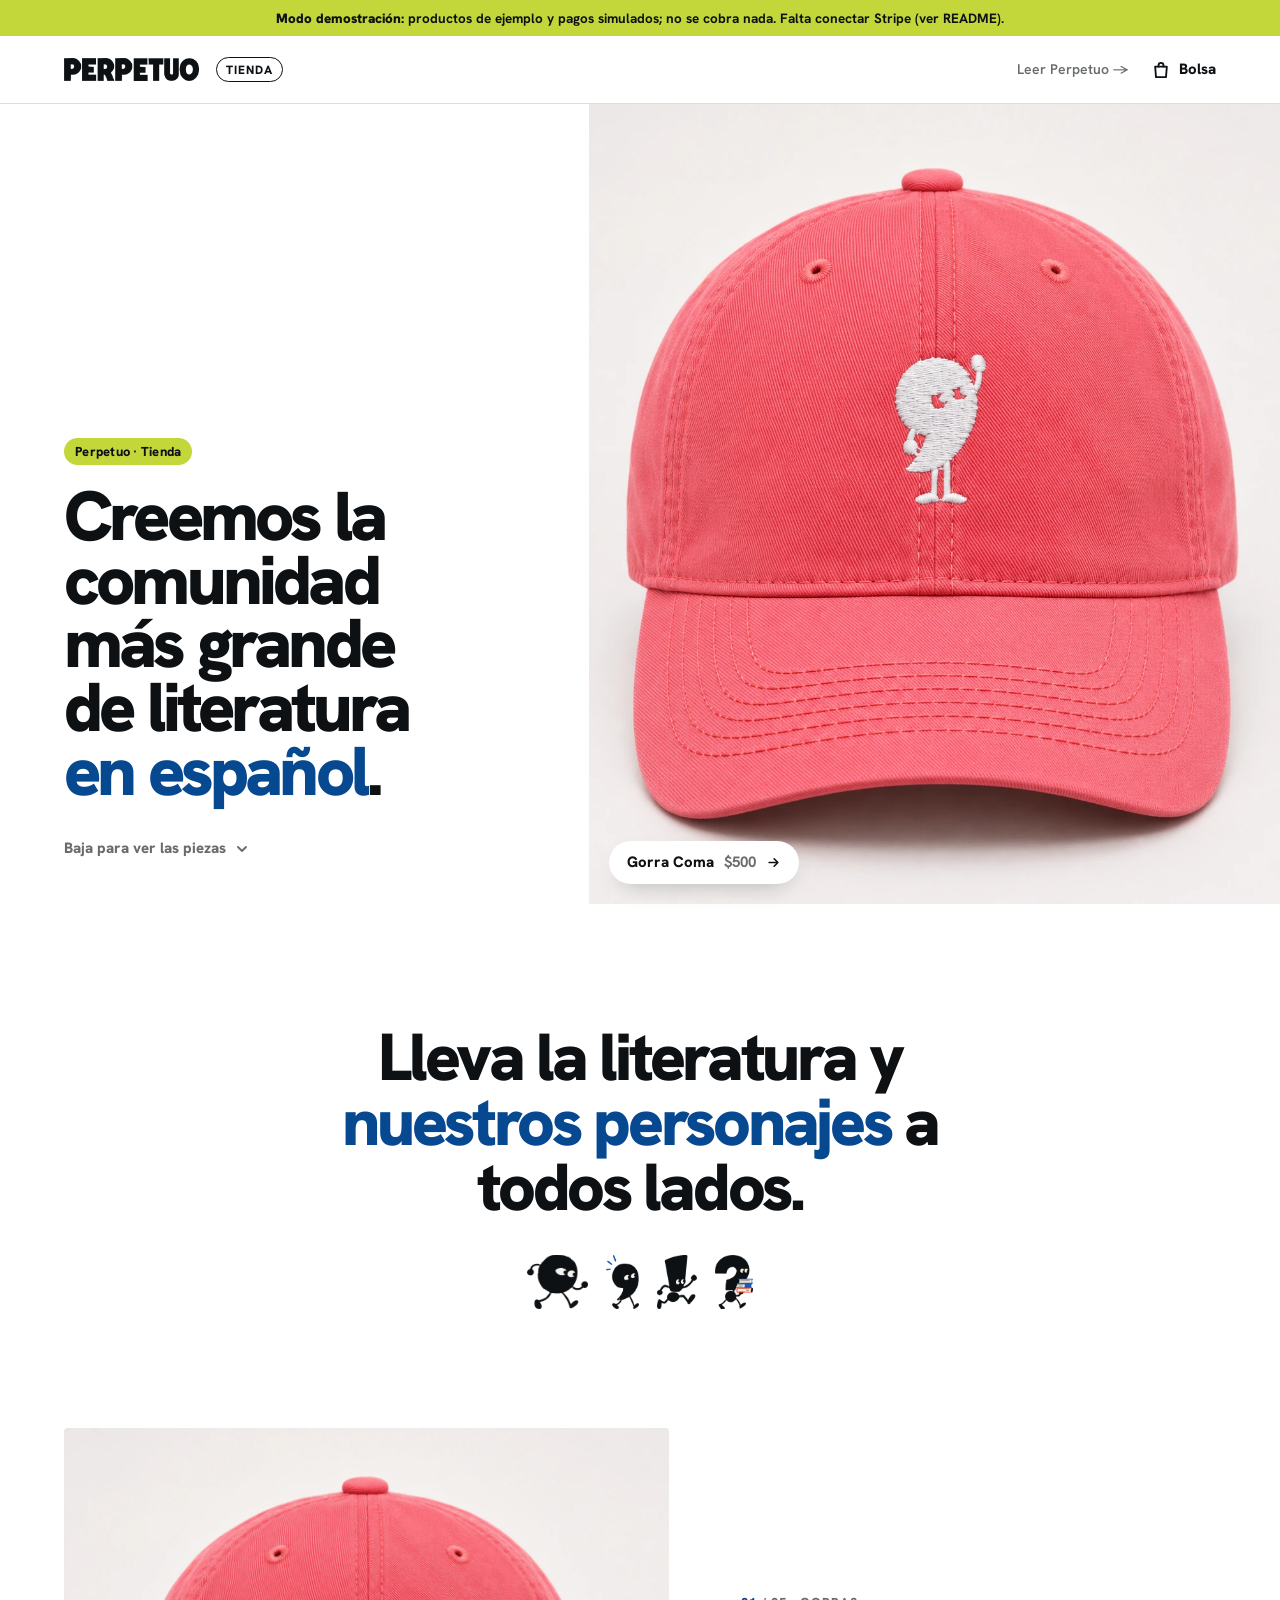
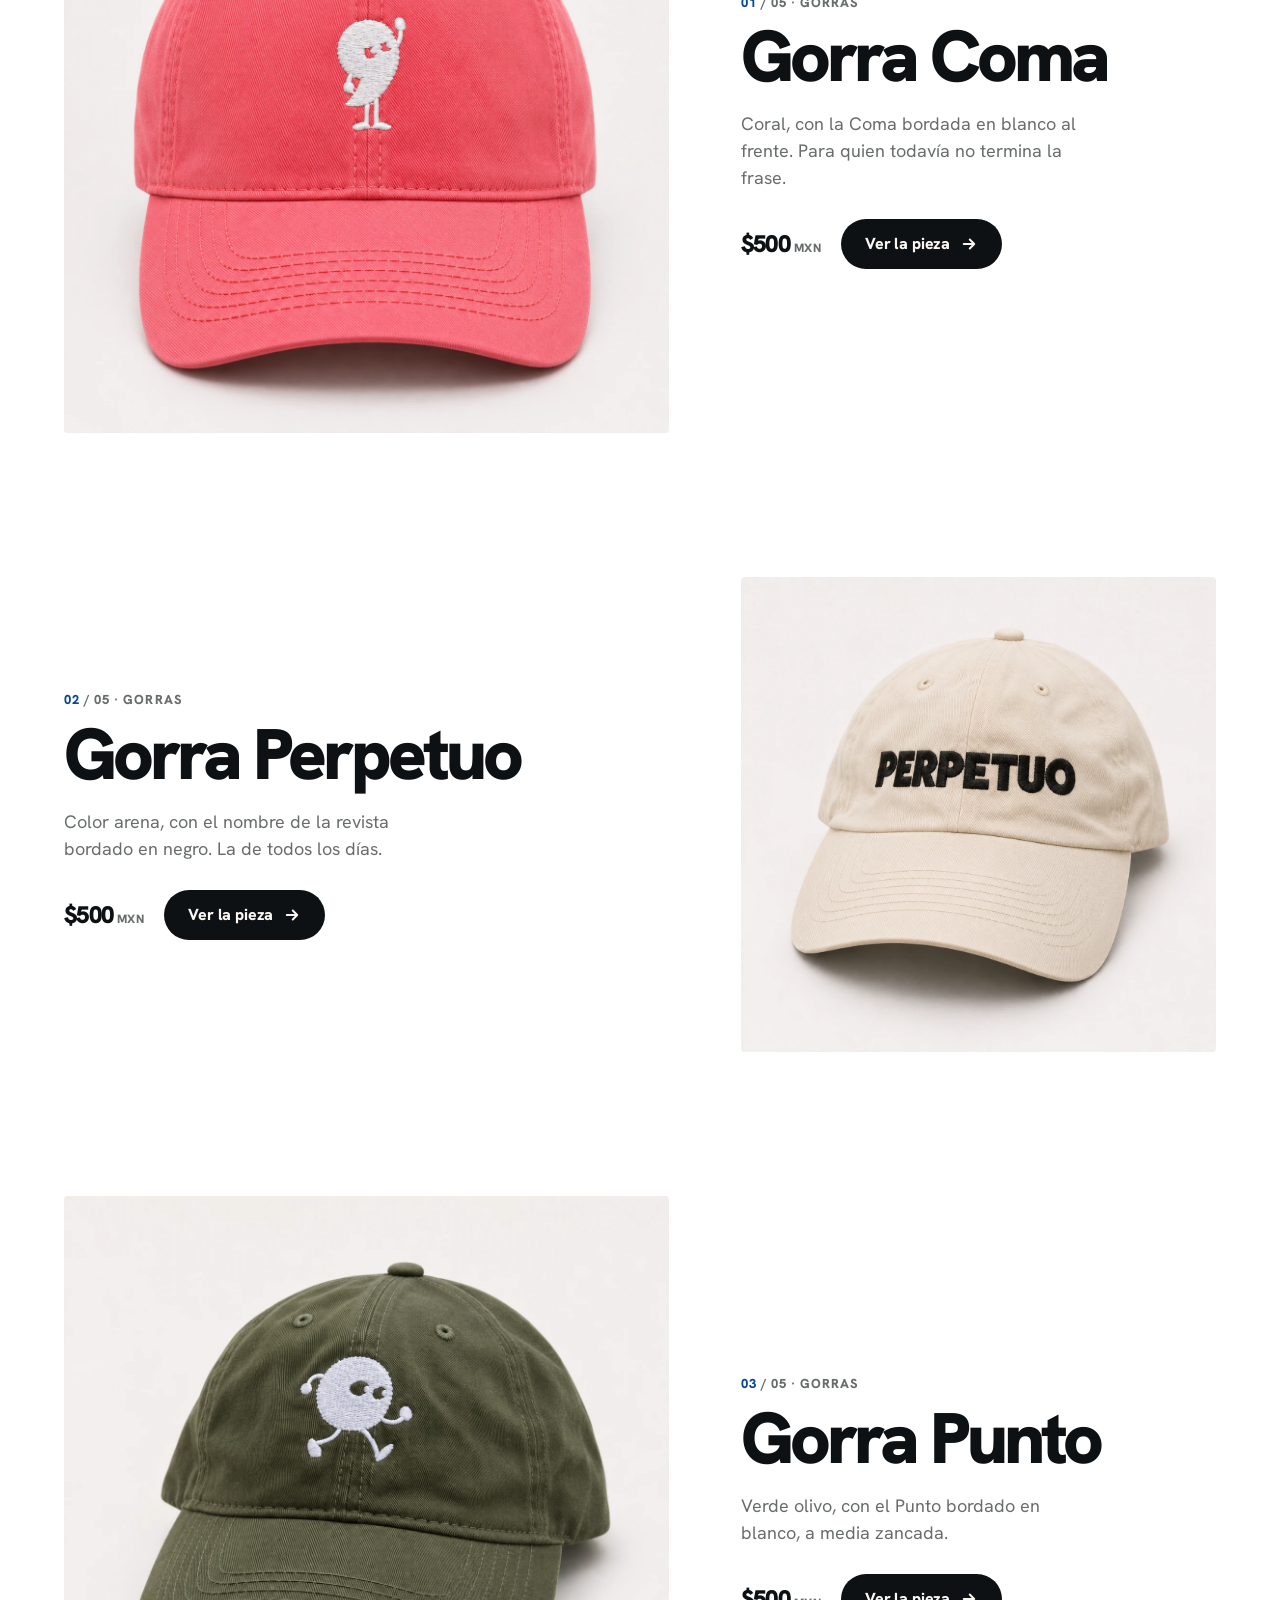
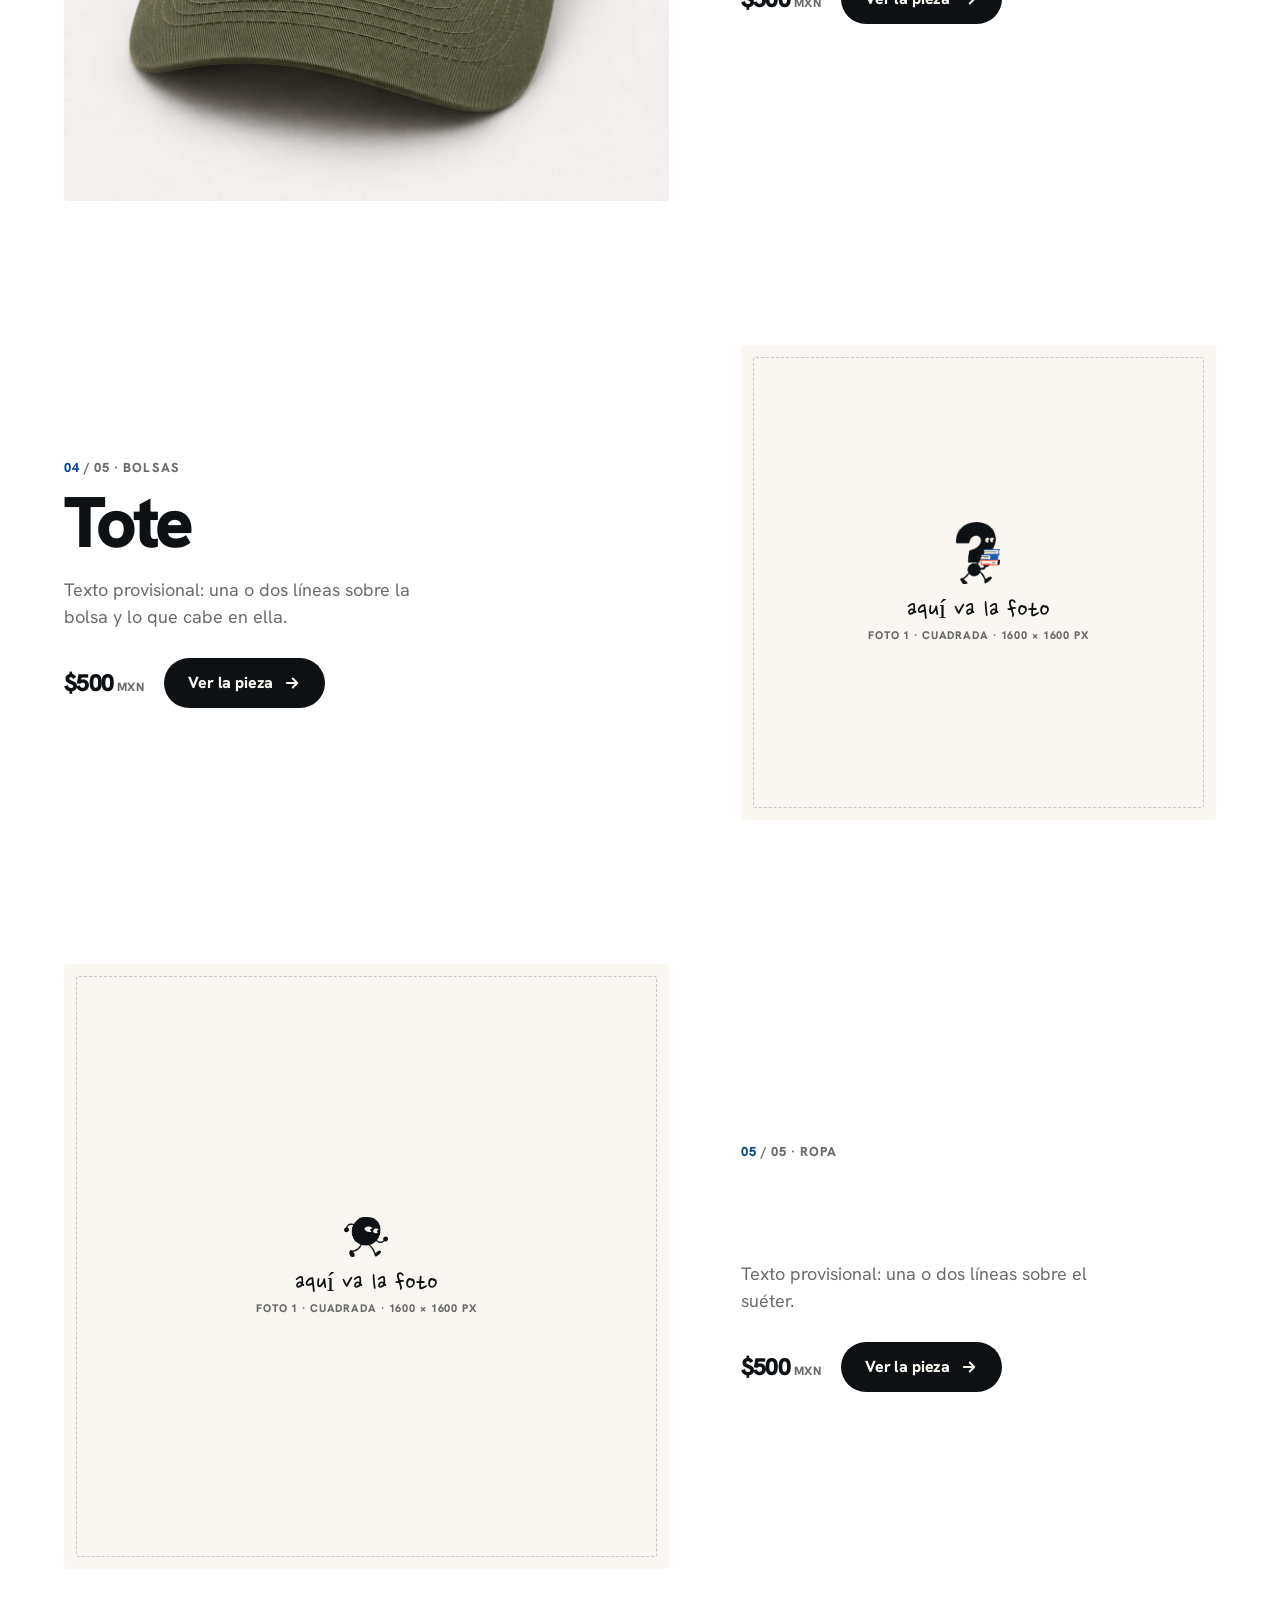
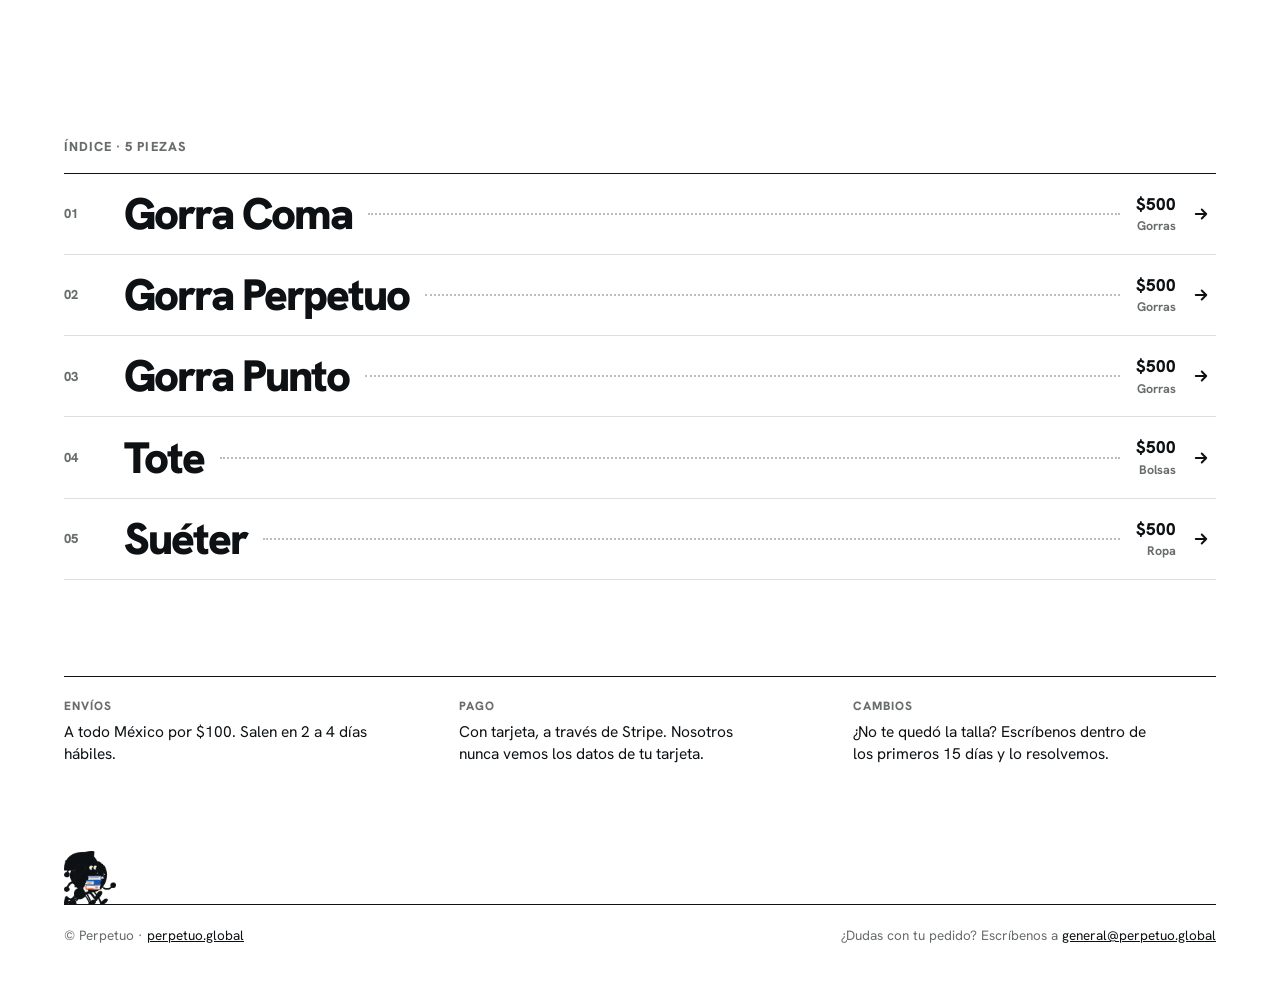
==== commit 3a4eb2d2: "Tienda: fotos de las tres gorras y marcos cuadrados Las fotos de producto son cuadradas, así que los" ====
--- a/tienda/index.html
+++ b/tienda/index.html
@@ -38,9 +38,9 @@
 #vista.entra > *{ animation:entra .55s var(--ease-out) both; }
 @keyframes entra{ from{ opacity:0; transform:translateY(18px); } to{ opacity:1; transform:none; } }
 
-/* ---------------- MARCO DE FOTO (4:5) ---------------- */
+/* ---------------- MARCO DE FOTO (cuadrado) ---------------- */
 /* Todas las fotos de producto viven en un .marco. Sin foto, se pinta un hueco rotulado. */
-.marco{ position:relative; display:block; aspect-ratio:4/5; background:var(--papel); border-radius:4px; overflow:hidden; }
+.marco{ position:relative; display:block; aspect-ratio:1/1; background:var(--papel); border-radius:4px; overflow:hidden; }
 .marco img{ position:absolute; inset:0; width:100%; height:100%; object-fit:cover; display:block; }
 .hueco{ position:absolute; inset:0; display:flex; flex-direction:column; align-items:center; justify-content:center; gap:4px; padding:20px; text-align:center; color:var(--gris); }
 .hueco::before{ content:""; position:absolute; inset:12px; border:1.5px dashed rgba(13,17,20,.2); border-radius:3px; }
@@ -79,8 +79,8 @@
 .po-foto:hover .po-pie{ gap:14px; }
 @media (max-width:860px){
   .portada{ grid-template-columns:1fr; min-height:0; }
-  .po-foto{ order:-1; height:62svh; }
-  .po-foto .marco{ min-height:0; }
+  .po-foto{ order:-1; }
+  .po-foto .marco{ min-height:0; height:auto; aspect-ratio:1/1; }
   .po-texto{ padding:26px 16px 8px; }
   .titular{ font-size:11.5vw; margin-top:14px; }
   .bajar{ display:none; }
@@ -159,7 +159,7 @@
 .vacio .bicho{ width:70px; margin:0 auto 14px; }
 .vacio h3{ margin:0; font-size:26px; font-weight:900; letter-spacing:-.03em; }
 .vacio p{ margin:8px auto 0; max-width:40ch; color:var(--gris); }
-.esqueleto{ aspect-ratio:4/5; border-radius:4px; background:linear-gradient(100deg, var(--papel) 30%, var(--papel-2) 50%, var(--papel) 70%) 0 0/300% 100%; animation:brillo 1.4s linear infinite; }
+.esqueleto{ aspect-ratio:1/1; border-radius:4px; background:linear-gradient(100deg, var(--papel) 30%, var(--papel-2) 50%, var(--papel) 70%) 0 0/300% 100%; animation:brillo 1.4s linear infinite; }
 @keyframes brillo{ to{ background-position:-150% 0; } }
 
 /* cómo funciona: tres notas al pie de la rejilla */
@@ -385,7 +385,7 @@
   const src = (p.imagenes || [])[i];
   if (src) return `<img${clase ? ` class="${clase}"` : ""} src="${esc(src)}" alt="" loading="lazy">`;
   if (clase) return "";
-  return `<span class="hueco" data-n="${i + 1}"><span class="sig"><span data-b="${esc(p.signo)}"></span></span><b>${nota || "aquí va la foto"}</b><small>Foto ${i + 1} · 4:5 · 1600 × 2000 px</small></span>`;
+  return `<span class="hueco" data-n="${i + 1}"><span class="sig"><span data-b="${esc(p.signo)}"></span></span><b>${nota || "aquí va la foto"}</b><small>Foto ${i + 1} · cuadrada · 1600 × 1600 px</small></span>`;
 }
 function etiqueta(p) {
   if (agotado(p)) return '<span class="etq fin">Agotado</span>';
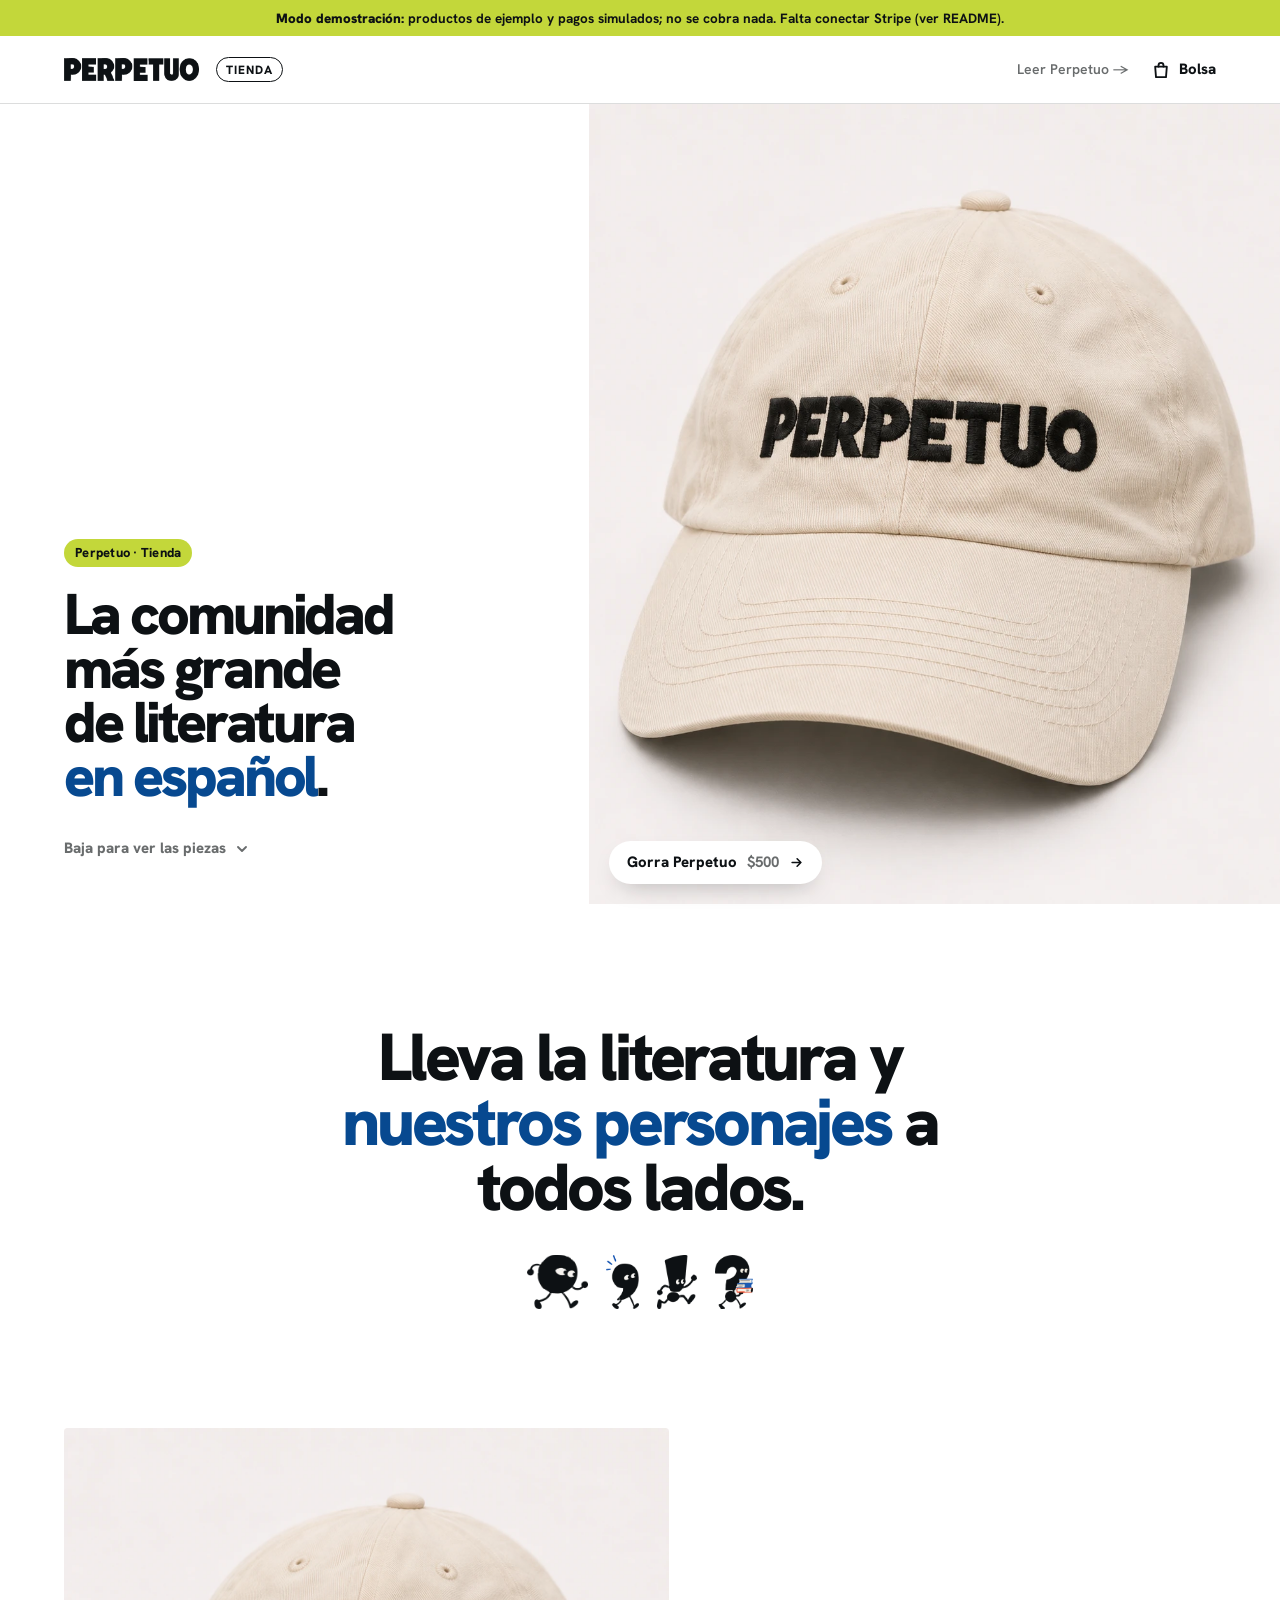
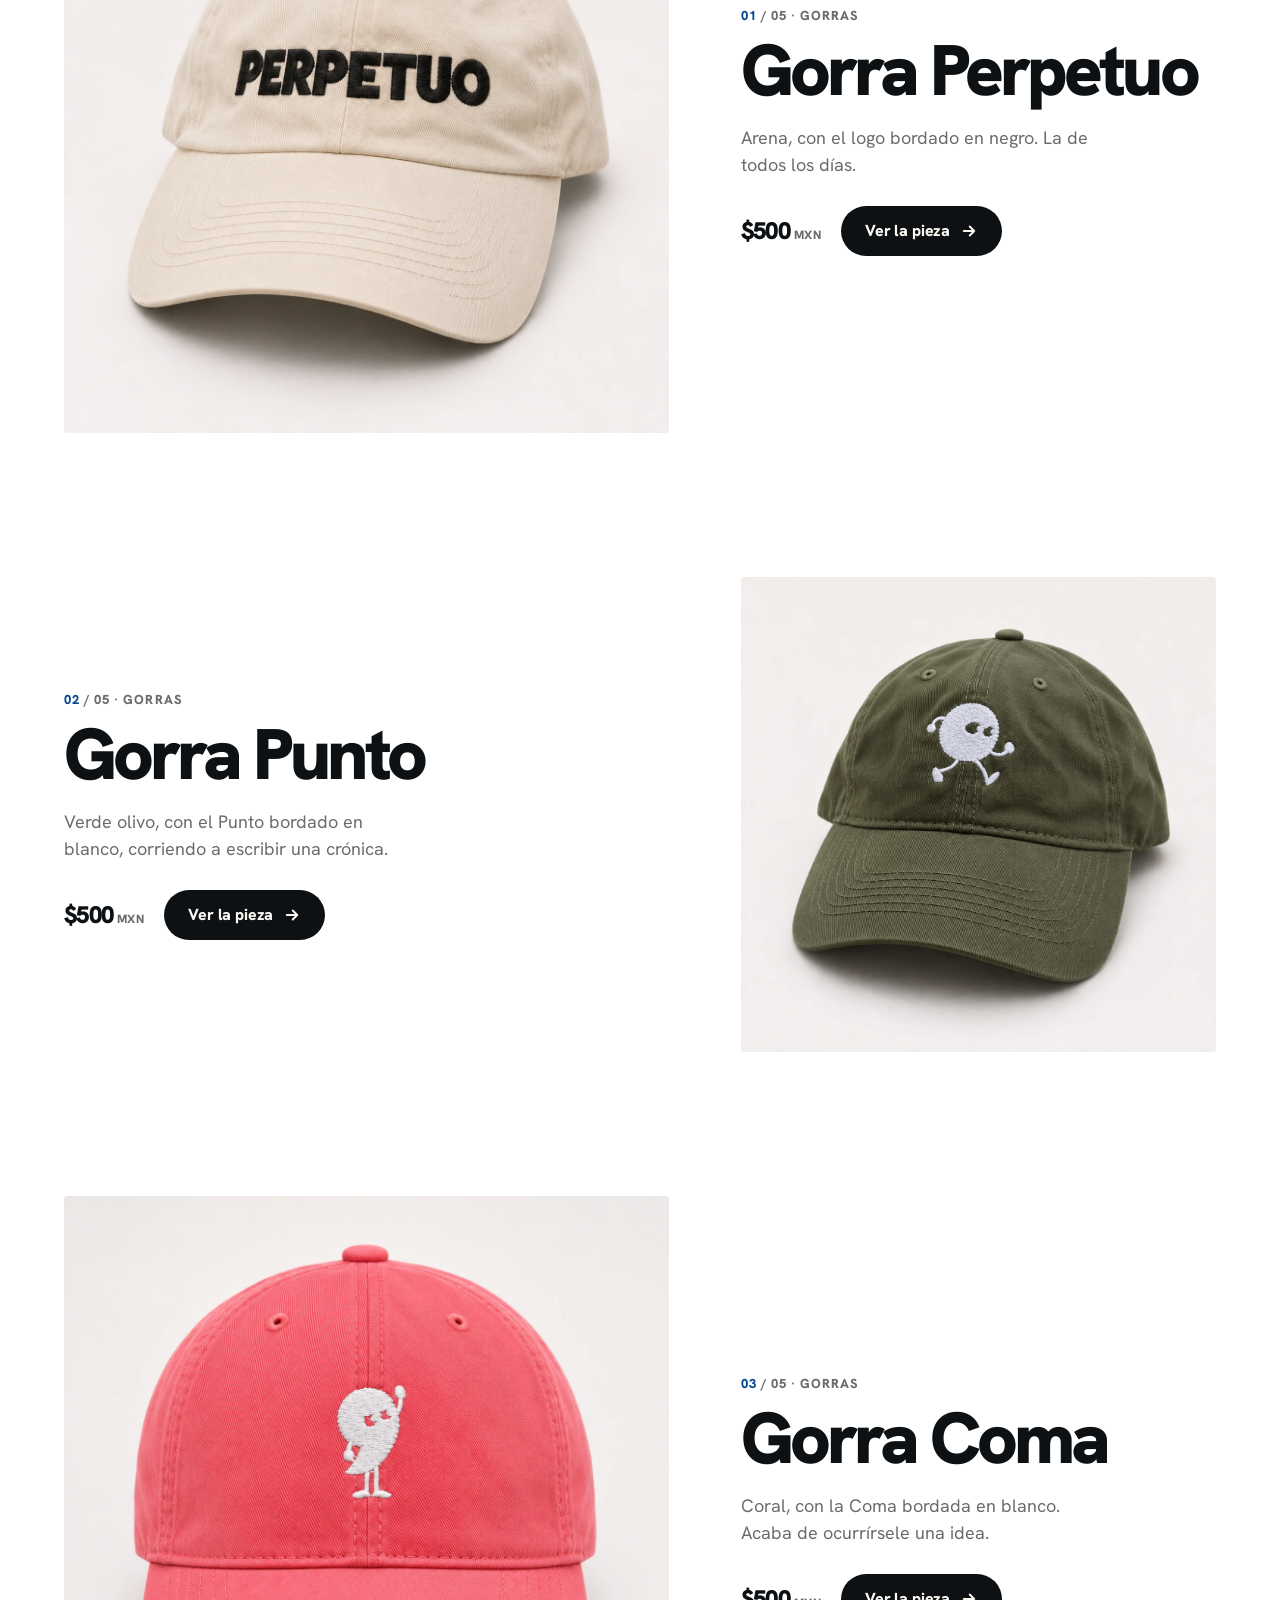
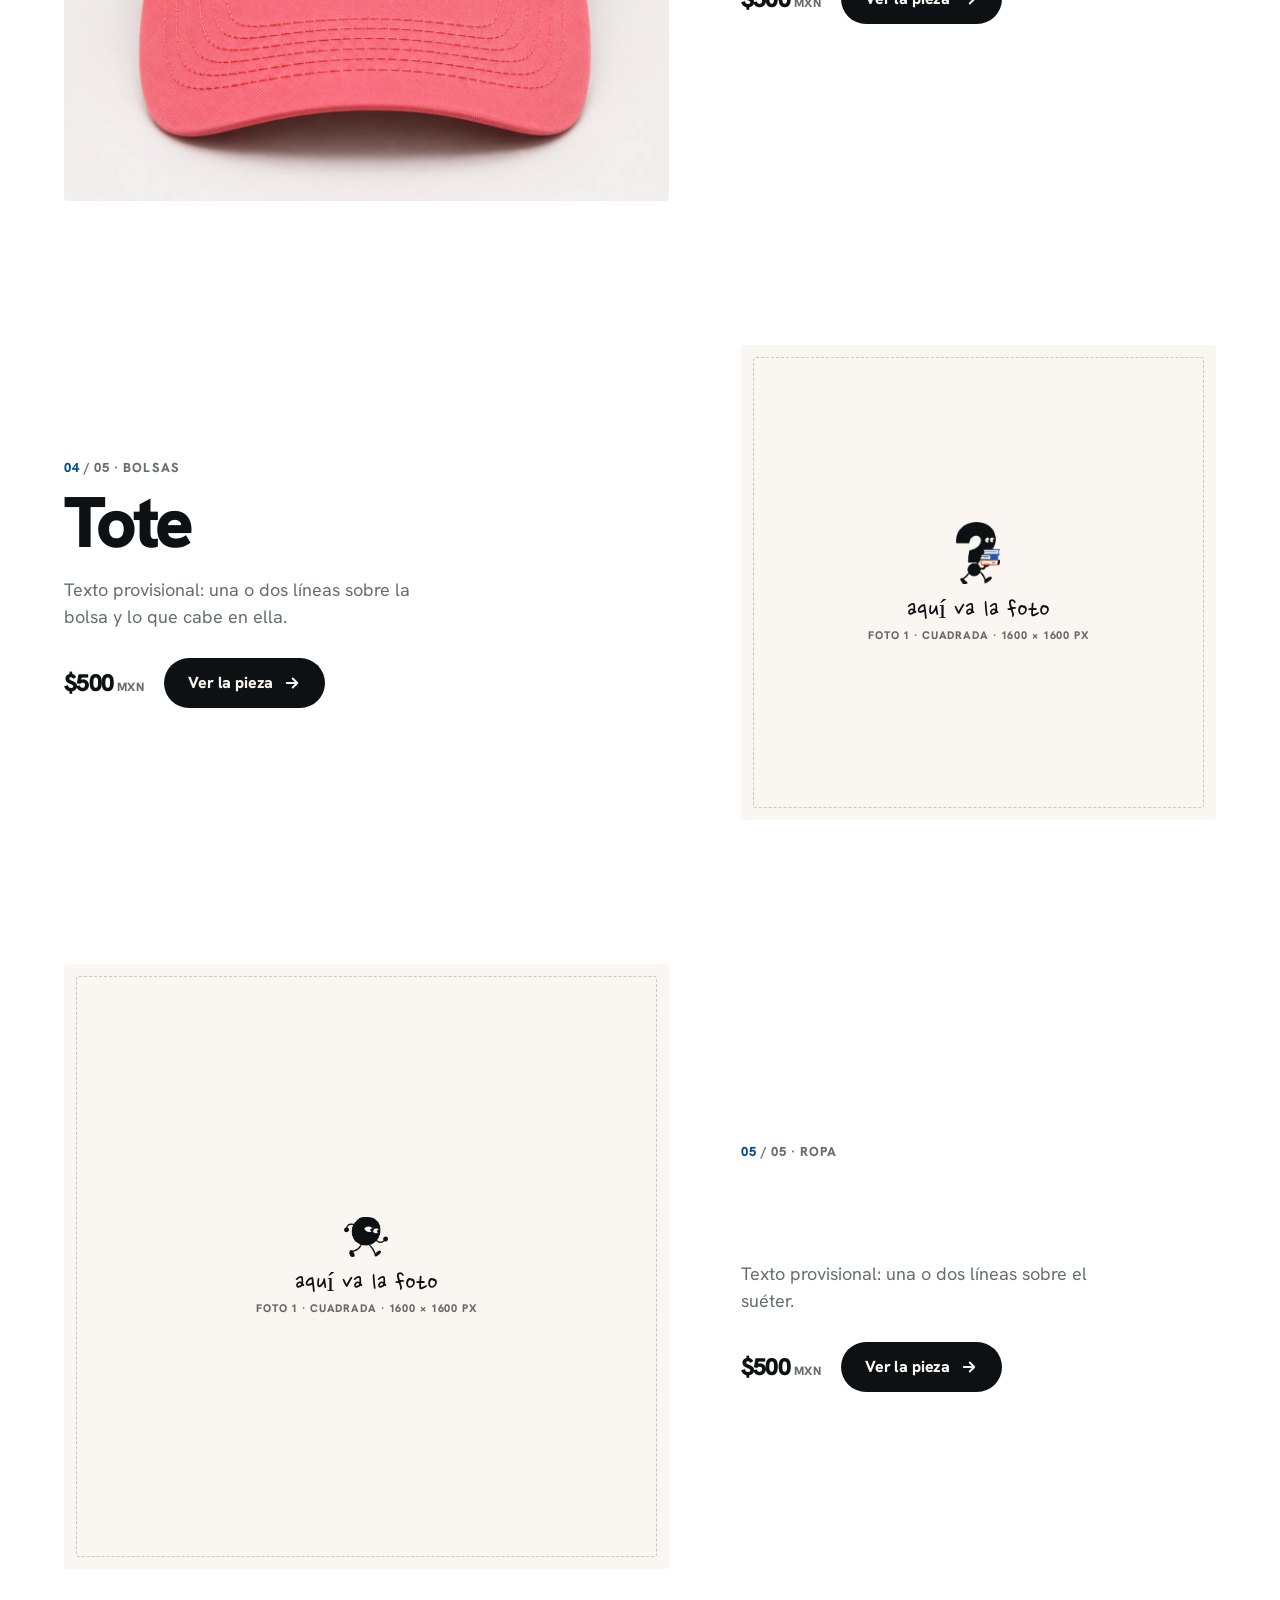
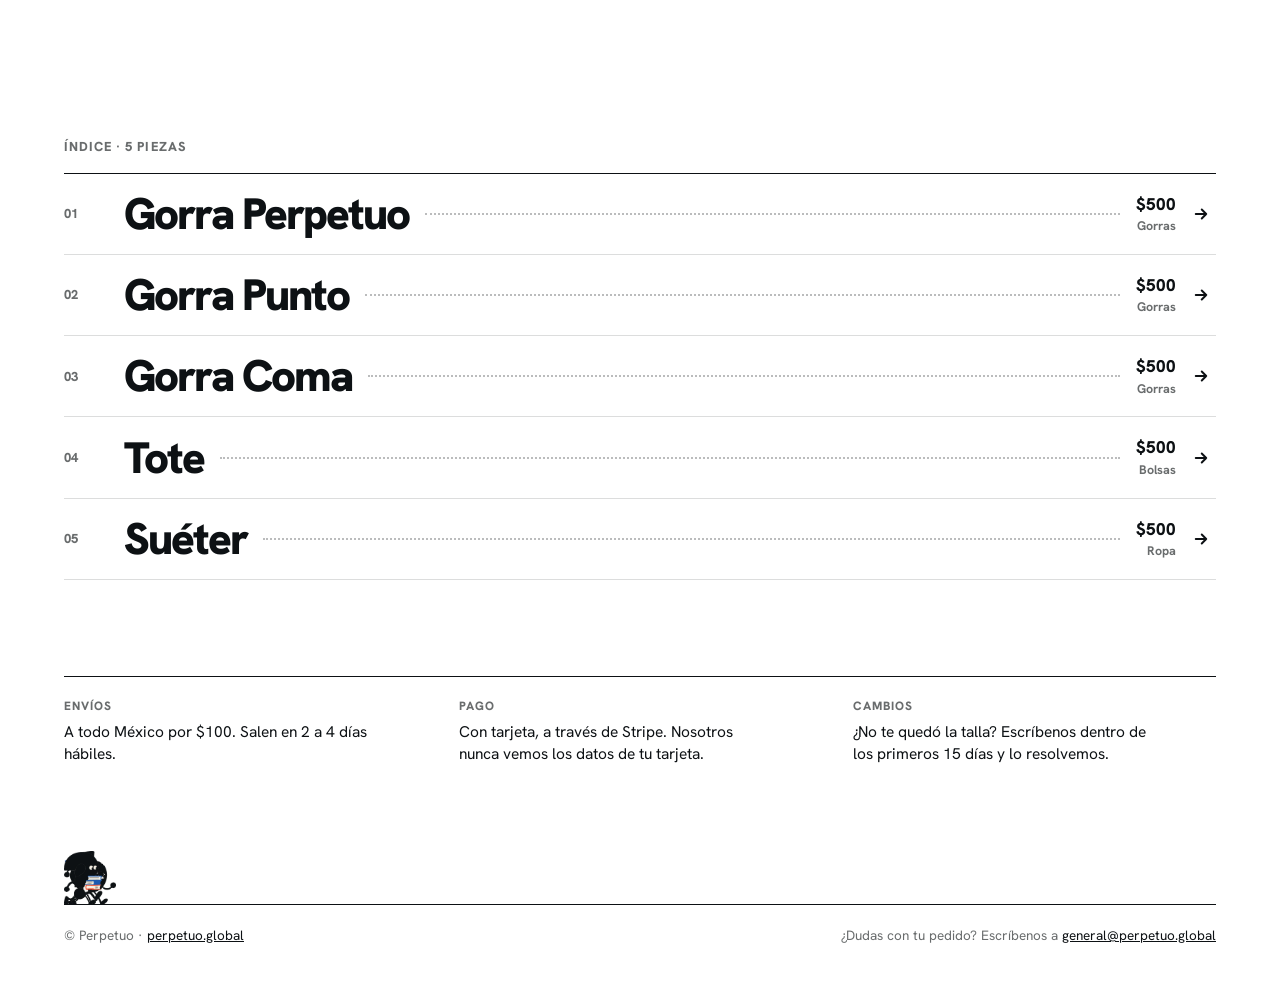
==== commit 7329a622: "Tienda: titular más corto, la gorra Perpetuo abre el sitio y textos nuevos de las gorras Co-Authored" ====
--- a/tienda/index.html
+++ b/tienda/index.html
@@ -59,7 +59,7 @@
 .portada{ display:grid; grid-template-columns:minmax(0,.92fr) minmax(0,1.08fr); margin:0 calc(50% - 50vw); min-height:min(calc(100svh - 100px), 900px); }
 .po-texto{ display:flex; flex-direction:column; justify-content:flex-end; padding:48px 48px 44px max(24px, calc(50vw - 576px)); }
 .kicker{ align-self:flex-start; font-size:13px; font-weight:800; letter-spacing:.02em; padding:4px 11px; border-radius:999px; background:var(--lima); }
-.titular{ margin:20px 0 0; font-size:clamp(40px,5.4vw,84px); line-height:.92; font-weight:900; letter-spacing:-.055em; }
+.titular{ margin:20px 0 0; font-size:clamp(34px,4.5vw,68px); line-height:.94; font-weight:900; letter-spacing:-.055em; }
 .titular .l{ display:block; overflow:hidden; padding-bottom:.1em; margin-bottom:-.1em; }
 .titular .l > span{ display:inline-block; animation:sube .9s var(--ease-out) both; animation-delay:calc(var(--i) * 80ms + 80ms); }
 .titular em{ font-style:normal; color:var(--azul); }
@@ -82,7 +82,7 @@
   .po-foto{ order:-1; }
   .po-foto .marco{ min-height:0; height:auto; aspect-ratio:1/1; }
   .po-texto{ padding:26px 16px 8px; }
-  .titular{ font-size:11.5vw; margin-top:14px; }
+  .titular{ font-size:10vw; margin-top:14px; }
   .bajar{ display:none; }
 }
 
@@ -99,7 +99,7 @@
 .c-foto{ display:block; text-decoration:none; }
 .c-foto.reveal{ transform:translateY(40px) scale(.97); transition-duration:1s; }
 .c-foto.reveal.visto{ transform:none; }
-.c-foto .marco img{ transition:transform 1.4s var(--ease-out); }
+.c-foto .marco img{ transition:transform 1.4s var(--ease-out), opacity .35s; }
 .c-foto:hover .marco img{ transform:scale(1.03); }
 .c-texto .reveal{ --i:calc(var(--o) + 2); }
 .c-num{ display:block; font-size:13px; font-weight:800; letter-spacing:.08em; text-transform:uppercase; color:var(--gris); }
@@ -144,8 +144,8 @@
 .reveal.visto{ opacity:1; transform:none; }
 
 .pieza a{ display:block; text-decoration:none; }
-.pieza .marco img.otra{ opacity:0; }
-.pieza a:hover .marco img.otra{ opacity:1; }
+.marco img.otra{ opacity:0; }
+.pieza a:hover .marco img.otra, .c-foto:hover .marco img.otra{ opacity:1; }
 .pieza a:hover .marco img{ transform:scale(1.03); }
 .p-info{ display:flex; align-items:baseline; justify-content:space-between; gap:12px; margin-top:12px; }
 .p-info h3{ margin:0; font-size:17px; font-weight:800; letter-spacing:-.02em; line-height:1.2; }
@@ -532,7 +532,7 @@
   const href = "#/p/" + encodeURIComponent(p.slug);
   return `
   <article class="capitulo">
-    <a class="c-foto reveal" href="${href}" tabindex="-1" aria-hidden="true"><span class="marco">${foto(p, 0)}${etiqueta(p)}</span></a>
+    <a class="c-foto reveal" href="${href}" tabindex="-1" aria-hidden="true"><span class="marco">${foto(p, 0)}${foto(p, 1, "", "otra")}${etiqueta(p)}</span></a>
     <div class="c-texto">
       <span class="c-num reveal" style="--o:0"><b>${dos(i + 1)}</b> / ${dos(total)} · ${esc(p.categoria)}</span>
       <h2 class="reveal" style="--o:1"><a href="${href}">${esc(p.nombre)}</a></h2>
@@ -547,13 +547,13 @@
   document.title = "Tienda · Perpetuo";
   const todos = PRODUCTOS || [];
   const estrella = todos.find(p => p.destacado && !agotado(p)) || todos.find(p => !agotado(p)) || todos[0];
-  const lineas = ["Creemos la", "comunidad", "más grande", "de literatura", "<em>en español</em>."];
+  const lineas = ["La comunidad", "más grande", "de literatura", "<em>en español</em>."];
 
   vista.innerHTML = `
   <section class="portada">
     <div class="po-texto">
       <span class="kicker">Perpetuo · Tienda</span>
-      <h1 class="titular" aria-label="Creemos la comunidad más grande de literatura en español.">${lineas.map((l, i) => `<span class="l" aria-hidden="true"><span style="--i:${i}">${l}</span></span>`).join("")}</h1>
+      <h1 class="titular" aria-label="La comunidad más grande de literatura en español.">${lineas.map((l, i) => `<span class="l" aria-hidden="true"><span style="--i:${i}">${l}</span></span>`).join("")}</h1>
       ${todos.length ? `<a class="bajar" href="#recorrido" onclick="event.preventDefault();document.getElementById('recorrido').scrollIntoView({behavior:'smooth'})">Baja para ver las piezas ${ICO.abajo}</a>` : ""}
     </div>
     ${PRODUCTOS === null ? '<div class="esqueleto" style="aspect-ratio:auto;border-radius:0"></div>' : estrella ? `
